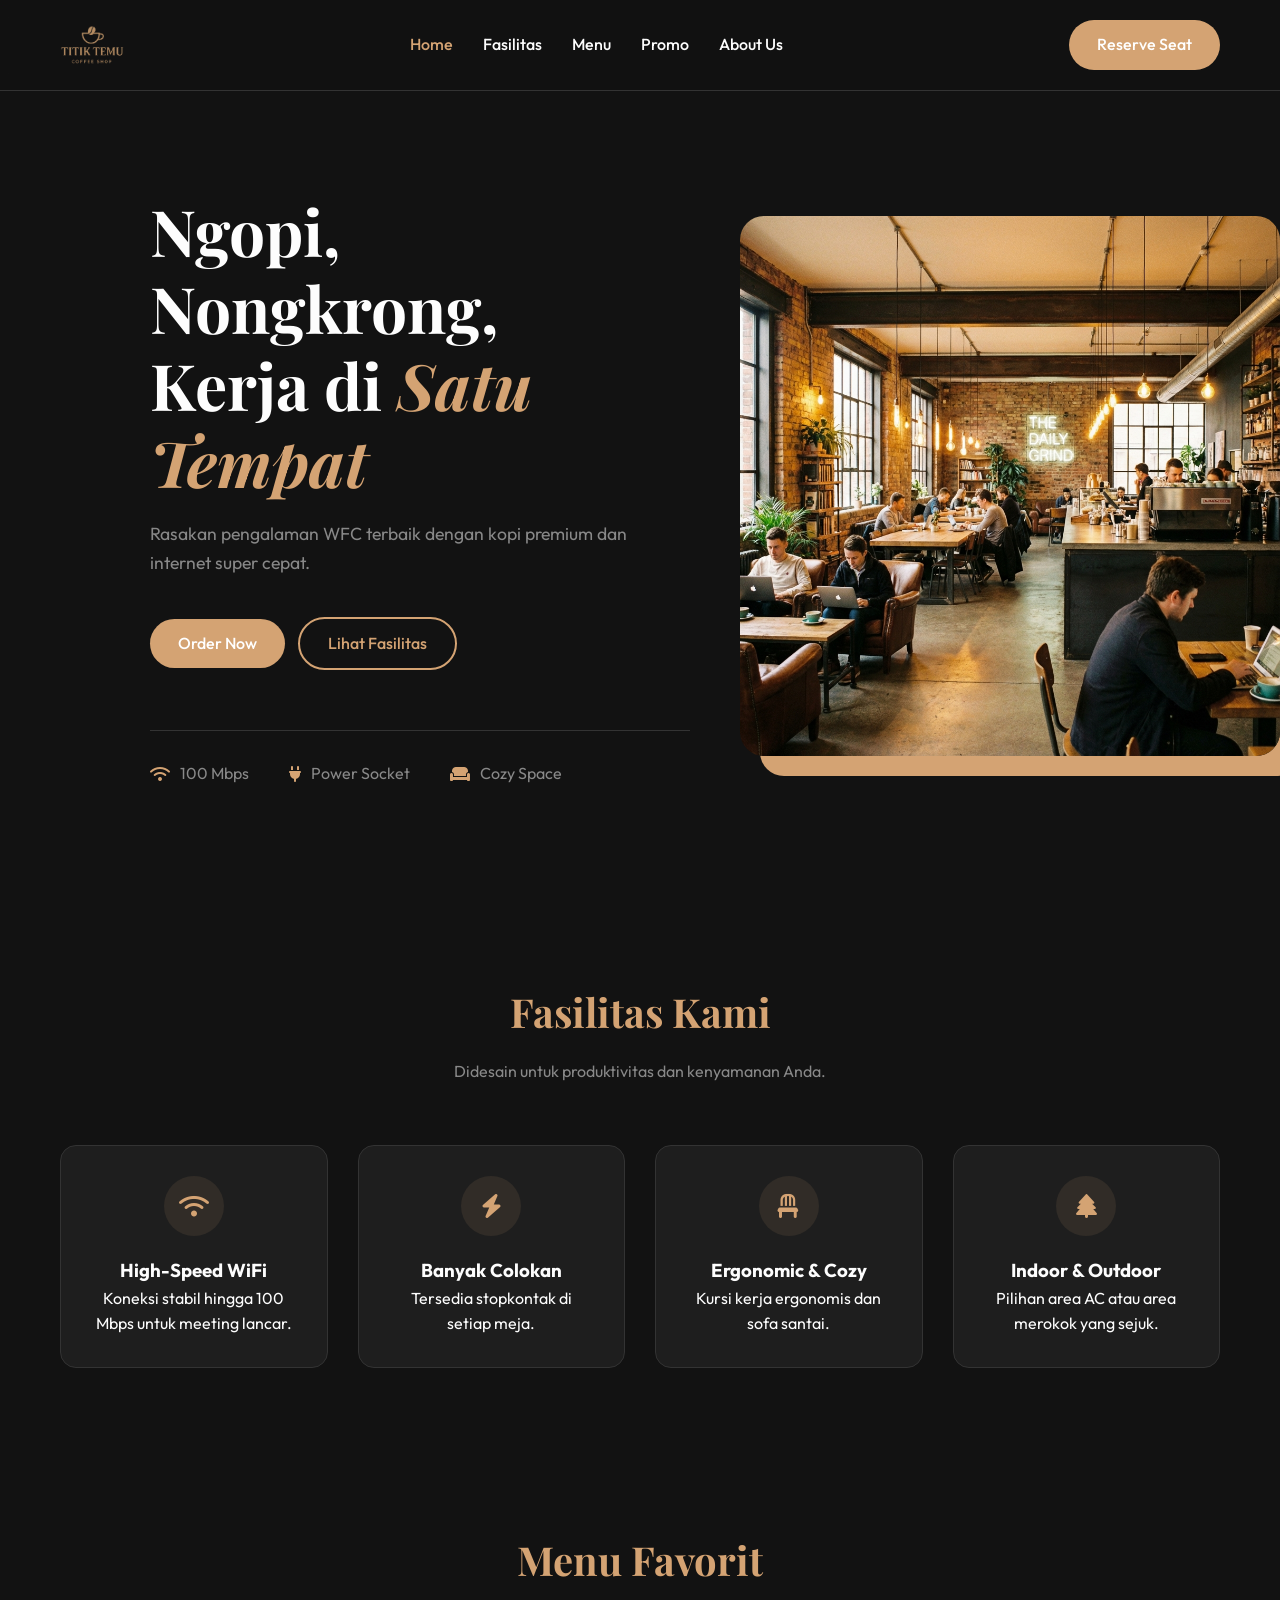
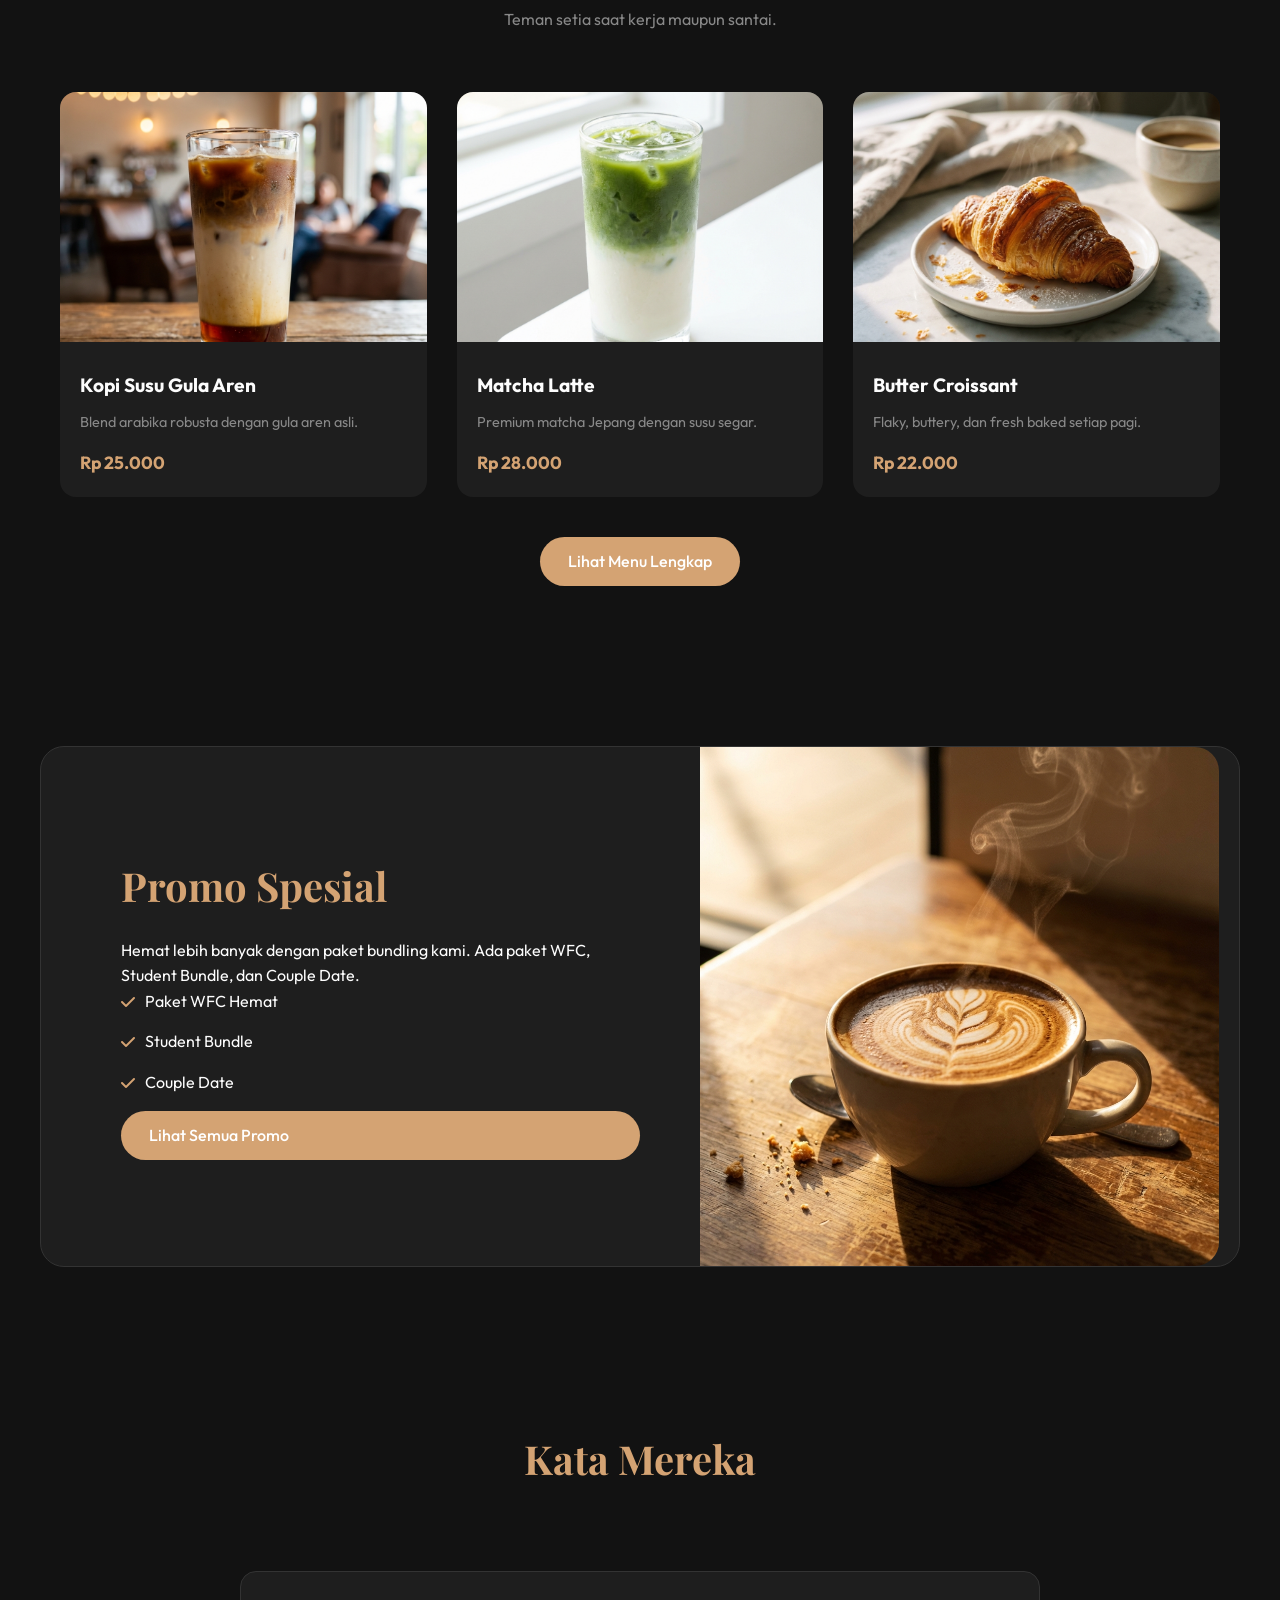
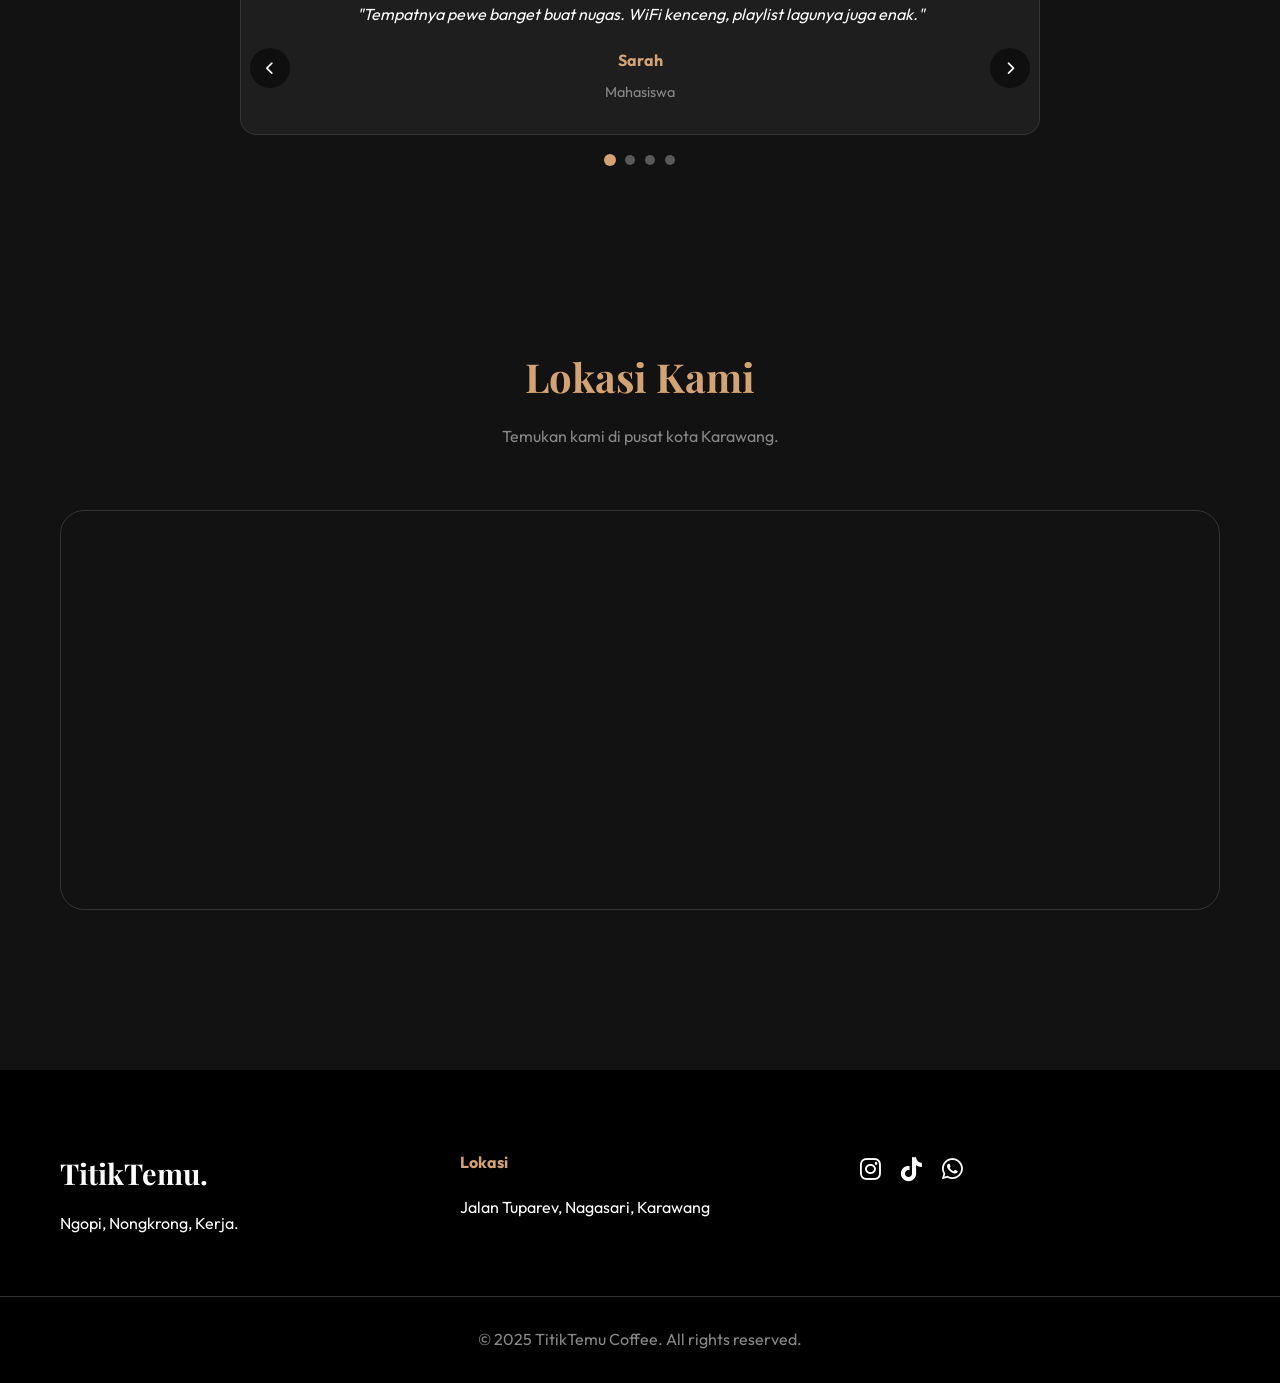
==== index.html @ 053b7ca4 "first commit" ====
<!DOCTYPE html>
<html lang="id">
<head>
    <meta charset="UTF-8">
    <meta name="viewport" content="width=device-width, initial-scale=1.0">
    <title>TitikTemu - Ngopi, Nongkrong, Kerja</title>
    <meta name="description" content="Tempat terbaik untuk ngopi, nongkrong, dan kerja (WFC) dengan fasilitas lengkap. WiFi cepat, banyak colokan, dan suasana nyaman.">
    
    <!-- Google Fonts -->
    <link rel="preconnect" href="https://fonts.googleapis.com">
    <link rel="preconnect" href="https://fonts.gstatic.com" crossorigin>
    <link href="https://fonts.googleapis.com/css2?family=Outfit:wght@300;400;500;600;700&family=Playfair+Display:ital,wght@0,600;1,600&display=swap" rel="stylesheet">
    <link href="https://fonts.googleapis.com/icon?family=Material+Icons" rel="stylesheet">
    <!-- Icons -->
    <link rel="stylesheet" href="https://cdnjs.cloudflare.com/ajax/libs/font-awesome/6.4.0/css/all.min.css">

    <!-- Custom CSS -->
    <link rel="stylesheet" href="css/style.css">
</head>

<body>
    <!-- Navbar -->
    <nav class="navbar">
        <div class="container nav-container">
            <img src="images/logo.png" alt="Logo" class="logo-img">
            <ul class="nav-links">
                <li><a href="index.html" class="active">Home</a></li>
                <li><a href="fasilitas.html">Fasilitas</a></li>
                <li><a href="menu.html">Menu</a></li>
                <li><a href="promo.html">Promo</a></li>
                <li><a href="about.html">About Us</a></li>
            </ul>
            <div class="nav-actions">
                <a href="booking.html" class="btn btn-primary">Reserve Seat</a>
                <div class="mobile-toggle">
                    <i class="fas fa-bars"></i>
                </div>
            </div>
        </div>
    </nav>

    <!-- Hero Section -->
    <section id="home" class="hero">
        <div class="container hero-content">
            <h1 class="hero-title">Ngopi, Nongkrong, <br>Kerja di <span class="highlight">Satu Tempat</span></h1>
            <p class="hero-subtitle">Rasakan pengalaman WFC terbaik dengan kopi premium dan internet super cepat.</p>
            <div class="hero-buttons">
                <a href="menu.html" class="btn btn-primary">Order Now</a>
                <a href="fasilitas.html" class="btn btn-outline">Lihat Fasilitas</a>
            </div>
            <div class="hero-stats">
                <div class="stat-item">
                    <i class="fas fa-wifi"></i>
                    <span>100 Mbps</span>
                </div>
                <div class="stat-item">
                    <i class="fas fa-plug"></i>
                    <span>Power Socket</span>
                </div>
                <div class="stat-item">
                    <i class="fas fa-couch"></i>
                    <span>Cozy Space</span>
                </div>
            </div>
        </div>
        <div class="hero-image">
            <img src="images/hero.png" alt="Coffee Shop Interior" class="img-fluid">
        </div>
    </section>

    <!-- Facilities Section -->
    <section id="facilities" class="section">
        <div class="container">
            <div class="section-header">
                <h2>Fasilitas Kami</h2>
                <p>Didesain untuk produktivitas dan kenyamanan Anda.</p>
            </div>
            <div class="facilities-grid">
                <div class="facility-card">
                    <div class="icon-box"><i class="fas fa-wifi"></i></div>
                    <h3>High-Speed WiFi</h3>
                    <p>Koneksi stabil hingga 100 Mbps untuk meeting lancar.</p>
                </div>
                <div class="facility-card">
                    <div class="icon-box"><i class="fas fa-bolt"></i></div>
                    <h3>Banyak Colokan</h3>
                    <p>Tersedia stopkontak di setiap meja.</p>
                </div>
                <div class="facility-card">
                    <div class="icon-box"><i class="fas fa-chair"></i></div>
                    <h3>Ergonomic & Cozy</h3>
                    <p>Kursi kerja ergonomis dan sofa santai.</p>
                </div>
                <div class="facility-card">
                    <div class="icon-box"><i class="fas fa-tree"></i></div>
                    <h3>Indoor & Outdoor</h3>
                    <p>Pilihan area AC atau area merokok yang sejuk.</p>
                </div>
            </div>
        </div>
    </section>

    <!-- Menu Preview Section -->
    <section id="menu" class="section">
        <div class="container">
            <div class="section-header">
                <h2>Menu Favorit</h2>
                <p>Teman setia saat kerja maupun santai.</p>
            </div>
            <div class="menu-grid" style="margin-bottom: 40px;">
                <!-- Preview Items (Just 3) -->
                <div class="menu-card">
                    <img src="images/kopi_susu.png" alt="Kopi Susu Gula Aren" class="img-fluid">
                    <div class="menu-info">
                        <h3>Kopi Susu Gula Aren</h3>
                        <p>Blend arabika robusta dengan gula aren asli.</p>
                        <span class="price">Rp 25.000</span>
                    </div>
                </div>
                <div class="menu-card">
                    <img src="images/matcha.png" alt="Matcha Latte" class="img-fluid">
                    <div class="menu-info">
                        <h3>Matcha Latte</h3>
                        <p>Premium matcha Jepang dengan susu segar.</p>
                        <span class="price">Rp 28.000</span>
                    </div>
                </div>
                <div class="menu-card">
                    <img src="images/croissant.png" alt="Butter Croissant" class="img-fluid">
                    <div class="menu-info">
                        <h3>Butter Croissant</h3>
                        <p>Flaky, buttery, dan fresh baked setiap pagi.</p>
                        <span class="price">Rp 22.000</span>
                    </div>
                </div>
            </div>
            <div style="text-align: center;">
                <a href="menu.html" class="btn btn-primary">Lihat Menu Lengkap</a>
            </div>
        </div>
    </section>

    <!-- Promo Section -->
    <section id="promo" class="section">
        <div class="container promo-container">
            <div class="promo-content">
                <h2>Promo Spesial</h2>
                <p>Hemat lebih banyak dengan paket bundling kami. Ada paket WFC, Student Bundle, dan Couple Date.</p>
                <ul class="promo-list">
                    <li><i class="fas fa-check"></i> Paket WFC Hemat</li>
                    <li><i class="fas fa-check"></i> Student Bundle</li>
                    <li><i class="fas fa-check"></i> Couple Date</li>
                </ul>
                <a href="promo.html" class="btn btn-primary">Lihat Semua Promo</a>
            </div>
            <div class="promo-image">
                <img src="images/latte.png" alt="Latte Art" style="width: 100%; height: 100%; object-fit: cover; display: block; border-radius: 0 24px 24px 0;">
            </div>
        </div>
    </section>

    <!-- Testimonials -->
    <section class="section bg-testimonial text-white">
        <div class="container">
            <div class="section-header">
                <h2>Kata Mereka</h2>
            </div>
            <div class="testimonial-slider">
                <div class="testimonial-track">
                    <!-- Slide 1 -->
                    <div class="testi-card">
                        <p>"Tempatnya pewe banget buat nugas. WiFi kenceng, playlist lagunya juga enak."</p>
                        <div class="user">
                            <h4>Sarah</h4>
                            <span>Mahasiswa</span>
                        </div>
                    </div>
                    <!-- Slide 2 -->
                    <div class="testi-card">
                        <p>"Sering meeting online di sini aman banget. Gak berisik dan kopinya enak."</p>
                        <div class="user">
                            <h4>Raka</h4>
                            <span>Freelancer</span>
                        </div>
                    </div>
                    <!-- Slide 3 -->
                    <div class="testi-card">
                        <p>"Hidden gem di Karawang! Suasananya tenang, baristanya ramah, kopinya mantap."</p>
                        <div class="user">
                            <h4>Dinda</h4>
                            <span>Content Creator</span>
                        </div>
                    </div>
                    <!-- Slide 4 -->
                    <div class="testi-card">
                        <p>"Favorite spot buat kerja remote. Colokan banyak, internet stabil parah!"</p>
                        <div class="user">
                            <h4>Budi</h4>
                            <span>Programmer</span>
                        </div>
                    </div>
                </div>
                
                <!-- Navigation Buttons -->
                <button class="slider-btn prev"><i class="fas fa-chevron-left"></i></button>
                <button class="slider-btn next"><i class="fas fa-chevron-right"></i></button>
                
                <!-- Dots -->
                <div class="slider-dots"></div>
            </div>
        </div>
    </section>

    <!-- Location Map -->
    <section class="section">
        <div class="container">
            <div class="section-header">
                <h2>Lokasi Kami</h2>
                <p>Temukan kami di pusat kota Karawang.</p>
            </div>
            <div style="width: 100%; height: 400px; border-radius: 24px; overflow: hidden; border: 1px solid var(--border);">
                <iframe src="https://www.google.com/maps/embed?pb=!1m18!1m12!1m3!1d3965.544865773173!2d107.2995653147696!3d-6.323347995423589!2m3!1f0!2f0!3f0!3m2!1i1024!2i768!4f13.1!3m3!1m2!1s0x2e69762c660072ad%3A0x64426569107908b9!2sJl.%20Tuparev%20No.186%2C%20Nagasari%2C%20Kec.%20Karawang%20Bar.%2C%20Kabupaten%20Karawang%2C%20Jawa%20Barat%2041312!5e0!3m2!1sen!2sid!4v1679821234567!5m2!1sen!2sid" width="100%" height="100%" style="border:0;" allowfullscreen="" loading="lazy" referrerpolicy="no-referrer-when-downgrade"></iframe>
            </div>
        </div>
    </section>

    <!-- Footer -->
    <footer>
        <div class="container footer-content">
            <div class="footer-brand">
                <h3>TitikTemu.</h3>
                <p>Ngopi, Nongkrong, Kerja.</p>
            </div>
            <div class="footer-links">
                <h4>Lokasi</h4>
                <p>Jalan Tuparev, Nagasari, Karawang</p>
            </div>
            <div class="footer-social">
                <a href="#"><i class="fab fa-instagram"></i></a>
                <a href="#"><i class="fab fa-tiktok"></i></a>
                <a href="#"><i class="fab fa-whatsapp"></i></a>
            </div>
        </div>
        <div class="footer-bottom">
            <p>&copy; 2025 TitikTemu Coffee. All rights reserved.</p>
        </div>
    </footer>


    <button id="backToTop" class="back-to-top"><i class="fas fa-arrow-up"></i></button>
    <script src="js/script.js"></script>

</body>
</html>
---- css/style.css ----
:root {
    /* Colors */
    --primary: #D4A373; /* Coffee Gold */
    --primary-dark: #A97C50;
    --secondary: #FAEDCD; /* Cream */
    --dark: #1E1E1E; /* Dark Grey */
    --darker: #121212; /* Black */
    --light: #FDFDFD;
    --grey: #888888;
    --border: #333333;
    
    /* Spacing */
    --container-width: 1200px;
    --section-padding: 80px 0;
    
    /* Fonts */
    --font-main: 'Outfit', sans-serif;
    --font-display: 'Playfair Display', serif;
}

* {
    margin: 0;
    padding: 0;
    box-sizing: border-box;
}

html {
    scroll-behavior: smooth;
}

body {
    font-family: var(--font-main);
    background-color: var(--darker);
    color: var(--light);
    line-height: 1.6;
    overflow-x: hidden; /* Prevent horizontal scroll */
}

/* Utilities */
.container {
    max-width: var(--container-width);
    margin: 0 auto;
    padding: 0 20px;
}

.btn {
    display: inline-block;
    padding: 12px 28px;
    border-radius: 50px;
    text-decoration: none;
    font-weight: 500;
    transition: all 0.3s ease;
    cursor: pointer;
    border: none;
    font-family: var(--font-main);
}

.btn-primary {
    background-color: var(--primary);
    color: white;
}

.btn-primary:hover {
    background-color: var(--primary-dark);
    transform: translateY(-2px);
}

.btn-outline {
    border: 2px solid var(--primary);
    color: var(--primary);
    margin-left: 10px;
}

.btn-outline:hover {
    background-color: var(--primary);
    color: white;
}

.section {
    padding: var(--section-padding);
}

.section-header {
    text-align: center;
    margin-bottom: 60px;
}

.section-header h2 {
    font-family: var(--font-display);
    font-size: 2.5rem;
    margin-bottom: 15px;
    color: var(--primary);
}

.section-header p {
    color: var(--grey);
    max-width: 600px;
    margin: 0 auto;
}

/* Navbar */
.navbar {
    position: fixed;
    top: 0;
    left: 0;
    width: 100%;
    background: rgba(18, 18, 18, 0.95);
    backdrop-filter: blur(10px);
    z-index: 1000;
    padding: 20px 0;
    border-bottom: 1px solid var(--border);
}

.nav-container {
    display: flex;
    justify-content: space-between;
    align-items: center;
}

.logo-img {
    height: 40px;
    width: auto;
    object-fit: contain;
}

.nav-links {
    display: flex;
    list-style: none;
    gap: 30px;
}

.nav-links a {
    text-decoration: none;
    color: var(--light);
    font-weight: 500;
    transition: color 0.3s;
}

.nav-links a:hover,
.nav-links a.active {
    color: var(--primary);
}

.mobile-toggle {
    display: none;
    font-size: 1.5rem;
    cursor: pointer;
}

/* Hero Section */
.hero {
    display: flex;
    align-items: center;
    justify-content: space-between;
    min-height: 100vh;
    padding-top: 80px; /* Navbar height */
    position: relative;
    overflow: hidden;
}

.hero-content {
    flex: 1;
    padding-right: 50px;
    padding-left: 150px;
    z-index: 2;
}

.hero-title {
    font-family: var(--font-display);
    font-size: 4rem;
    line-height: 1.2;
    margin-bottom: 20px;
}

.hero-title .highlight {
    color: var(--primary);
    font-style: italic;
}

.hero-subtitle {
    font-size: 1.1rem;
    color: var(--grey);
    margin-bottom: 40px;
    max-width: 500px;
}

.hero-stats {
    display: flex;
    gap: 40px;
    margin-top: 60px;
    border-top: 1px solid var(--border);
    padding-top: 30px;
}

.stat-item {
    display: flex;
    align-items: center;
    gap: 10px;
    color: var(--grey);
}

.stat-item i {
    color: var(--primary);
}

.hero-image {
    flex: 1;
    position: relative;
    z-index: 1;
}

.hero-image img {
    width: 100%;
    border-radius: 24px;
    box-shadow: 20px 20px 0 var(--primary);
}

/* Facilities Grid */
.facilities-grid {
    display: grid;
    grid-template-columns: repeat(auto-fit, minmax(250px, 1fr));
    gap: 30px;
}

.facility-card {
    background: var(--dark);
    padding: 30px;
    border-radius: 16px;
    text-align: center;
    transition: transform 0.3s;
    border: 1px solid var(--border);
}

.facility-card:hover {
    transform: translateY(-10px);
    border-color: var(--primary);
}

.icon-box {
    width: 60px;
    height: 60px;
    background: rgba(212, 163, 115, 0.1);
    border-radius: 50%;
    display: flex;
    align-items: center;
    justify-content: center;
    margin: 0 auto 20px;
    color: var(--primary);
    font-size: 1.5rem;
}

/* Menu Section */
.menu-categories {
    display: flex;
    justify-content: center;
    gap: 15px;
    margin-bottom: 40px;
    flex-wrap: wrap;
}

.cat-btn {
    background: transparent;
    border: 1px solid var(--border);
    color: var(--grey);
    padding: 10px 25px;
    border-radius: 30px;
    cursor: pointer;
    transition: all 0.3s;
    font-family: var(--font-main);
}

.cat-btn.active, .cat-btn:hover {
    background: var(--primary);
    color: white;
    border-color: var(--primary);
}

.menu-grid {
    display: grid;
    grid-template-columns: repeat(auto-fill, minmax(300px, 1fr));
    gap: 30px;
}

.menu-card {
    background: var(--dark);
    border-radius: 16px;
    overflow: hidden;
    transition: transform 0.3s;
}

.menu-card:hover {
    transform: translateY(-5px);
}

.menu-card img {
    width: 100%;
    height: 250px;
    object-fit: cover;
}

.menu-info {
    padding: 20px;
}

.menu-info h3 {
    margin-bottom: 10px;
    font-size: 1.2rem;
}

.menu-info p {
    color: var(--grey);
    font-size: 0.9rem;
    margin-bottom: 15px;
}

.price {
    color: var(--primary);
    font-weight: bold;
    font-size: 1.1rem;
}

/* Promo Section */
.promo-container {
    display: flex;
    background: var(--dark);
    border-radius: 24px;
    overflow: hidden;
    border: 1px solid var(--border);
}

.promo-content {
    flex: 1;
    padding: 60px;
    display: flex;
    flex-direction: column;
    justify-content: center;
}

.promo-content h2 {
    font-family: var(--font-display);
    font-size: 2.5rem;
    margin-bottom: 20px;
    color: var(--primary);
}

.promo-list li {
    margin-bottom: 15px;
    display: flex;
    align-items: center;
    gap: 10px;
}

.promo-list i {
    color: var(--primary);
}

.promo-image {
    flex: 1;
    margin: auto;
}

.promo-image img {
    width: 100%;
    height: 100%;
    object-fit: cover;
}

/* Testimonials */
/* Testimonial Slider */
.bg-testimonial {
    background-color: var(--g   ); /* Warna background khusus Testimoni */
}

.testimonial-slider {
    position: relative;
    max-width: 800px;
    margin: 0 auto;
    overflow: hidden;
    padding: 20px 0;
}

.testimonial-track {
    display: flex;
    transition: transform 0.5s ease-in-out;
}

.testi-card {
    min-width: 100%;
    box-sizing: border-box;
    padding: 40px;
    text-align: center;
    background: rgba(255, 255, 255, 0.05);
    border-radius: 16px;
    border: 1px solid var(--border);
}

/* Slider Controls */
.slider-btn {
    position: absolute;
    top: 50%;
    transform: translateY(-50%);
    background: rgba(0, 0, 0, 0.5);
    color: white;
    border: none;
    width: 40px;
    height: 40px;
    border-radius: 50%;
    cursor: pointer;
    z-index: 10;
    transition: all 0.3s;
    display: flex;
    align-items: center;
    justify-content: center;
}

.slider-btn:hover {
    background: var(--primary);
}

.slider-btn.prev { left: 10px; }
.slider-btn.next { right: 10px; }

.slider-dots {
    display: flex;
    justify-content: center;
    gap: 10px;
    margin-top: 20px;
}

.dot {
    width: 10px;
    height: 10px;
    background: rgba(255, 255, 255, 0.3);
    border-radius: 50%;
    cursor: pointer;
    transition: all 0.3s;
}

.dot.active {
    background: var(--primary);
    transform: scale(1.2);
}

.testi-card {
    background: rgba(255,255,255,0.05);
    padding: 30px;
    border-radius: 16px;
}

.testi-card p {
    font-style: italic;
    margin-bottom: 20px;
}

.user h4 {
    color: var(--primary);
    margin-bottom: 5px;
}

.user span {
    font-size: 0.9rem;
    color: var(--grey);
}

/* Footer */
footer {
    background: black;
    padding: 80px 0 30px;
    margin-top: 80px;
}

.footer-content {
    display: grid;
    grid-template-columns: repeat(auto-fit, minmax(200px, 1fr));
    gap: 40px;
    margin-bottom: 60px;
}

.footer-brand h3 {
    font-family: var(--font-display);
    font-size: 1.8rem;
    margin-bottom: 15px;
}

.footer-links h4 {
    margin-bottom: 20px;
    color: var(--primary);
}

.footer-social {
    display: flex;
    gap: 20px;

}

.footer-social a {
    color: white;
    font-size: 1.5rem;
    transition: color 0.3s;
}

.footer-social a:hover {
    color: var(--primary);
}

.footer-bottom {
    text-align: center;
    border-top: 1px solid #333;
    padding-top: 30px;
    color: var(--grey);
}

/* Helper Classes */
.bg-light {
    background-color: var(--dark); /* In dark mode, light bg is just slightly lighter dark */
}

.bg-dark {
    background-color: black;
}

.text-white {
    color: white;
}

.img-fluid {
    max-width: 100%;
    height: auto;
}

/* Animations */
.fade-in {
    opacity: 0;
    transform: translateY(30px);
    transition: opacity 0.8s ease-out, transform 0.8s ease-out;
}

.fade-in.visible {
    opacity: 1;
    transform: translateY(0);
}

@keyframes fadeIn {
    from { opacity: 0; transform: translateY(10px); }
    to { opacity: 1; transform: translateY(0); }
}

/* Responsive */
@media (max-width: 768px) {
    .nav-links {
        display: none;
    }
    
    .mobile-toggle {
        display: block;
    }
    
    .hero {
        flex-direction: column;
        text-align: center;
        padding-top: 120px;
    }
    
    .hero-content {
        padding-right: 0;
        margin-bottom: 50px;
    }
    
    .hero-title {
        font-size: 2.5rem;
    }
    
    .hero-stats {
        justify-content: center;
    }
    
    .promo-container {
        flex-direction: column !important;
    }
    
    .promo-image {
        height: 300px;
    }

    }
}

/* Newsletter */
.newsletter-form {
    margin-top: 20px;
    display: flex;
    gap: 10px;
}

.newsletter-form input {
    padding: 10px 15px;
    border-radius: 50px;
    border: 1px solid #333;
    background: #222;
    color: white;
    flex: 1;
    font-family: var(--font-main);
}

.newsletter-form button {
    padding: 10px 20px;
    border-radius: 50px;
    border: none;
    background: var(--primary);
    color: white;
    cursor: pointer;
    font-weight: 500;
    transition: background 0.3s;
}

.newsletter-form button:hover {
    background: var(--primary-dark);
}

/* Back to Top */


/* FAQ Section */
.faq-grid {
    display: grid;
    grid-template-columns: repeat(auto-fit, minmax(300px, 1fr));
    gap: 30px;
}

.faq-card {
    background: var(--dark);
    padding: 30px;
    border-radius: 16px;
    border: 1px solid var(--border);
}

.faq-card h3 {
    color: var(--primary);
    margin-bottom: 10px;
    font-size: 1.2rem;
}

.faq-card p {
    color: var(--grey);
    font-size: 0.95rem;
}

/* Back to Top */
.back-to-top {
    position: fixed;
    bottom: 30px;
    right: 30px;
    width: 60px;
    height: 60px;
    background: var(--primary);
    color: white;
    border-radius: 50%;
    display: flex;
    align-items: center;
    justify-content: center;
    font-size: 24px;
    cursor: pointer;
    opacity: 0;
    visibility: hidden;
    transition: all 0.3s ease;
    z-index: 9999;
    box-shadow: 0 5px 15px rgba(255, 193, 7, 0.4);
    border: none;
    outline: none;
}

.back-to-top.visible {
    opacity: 1;
    visibility: visible;
}

.back-to-top:hover {
    background: var(--primary-dark);
    transform: translateY(-5px);
    box-shadow: 0 8px 25px rgba(255, 193, 7, 0.6);
}
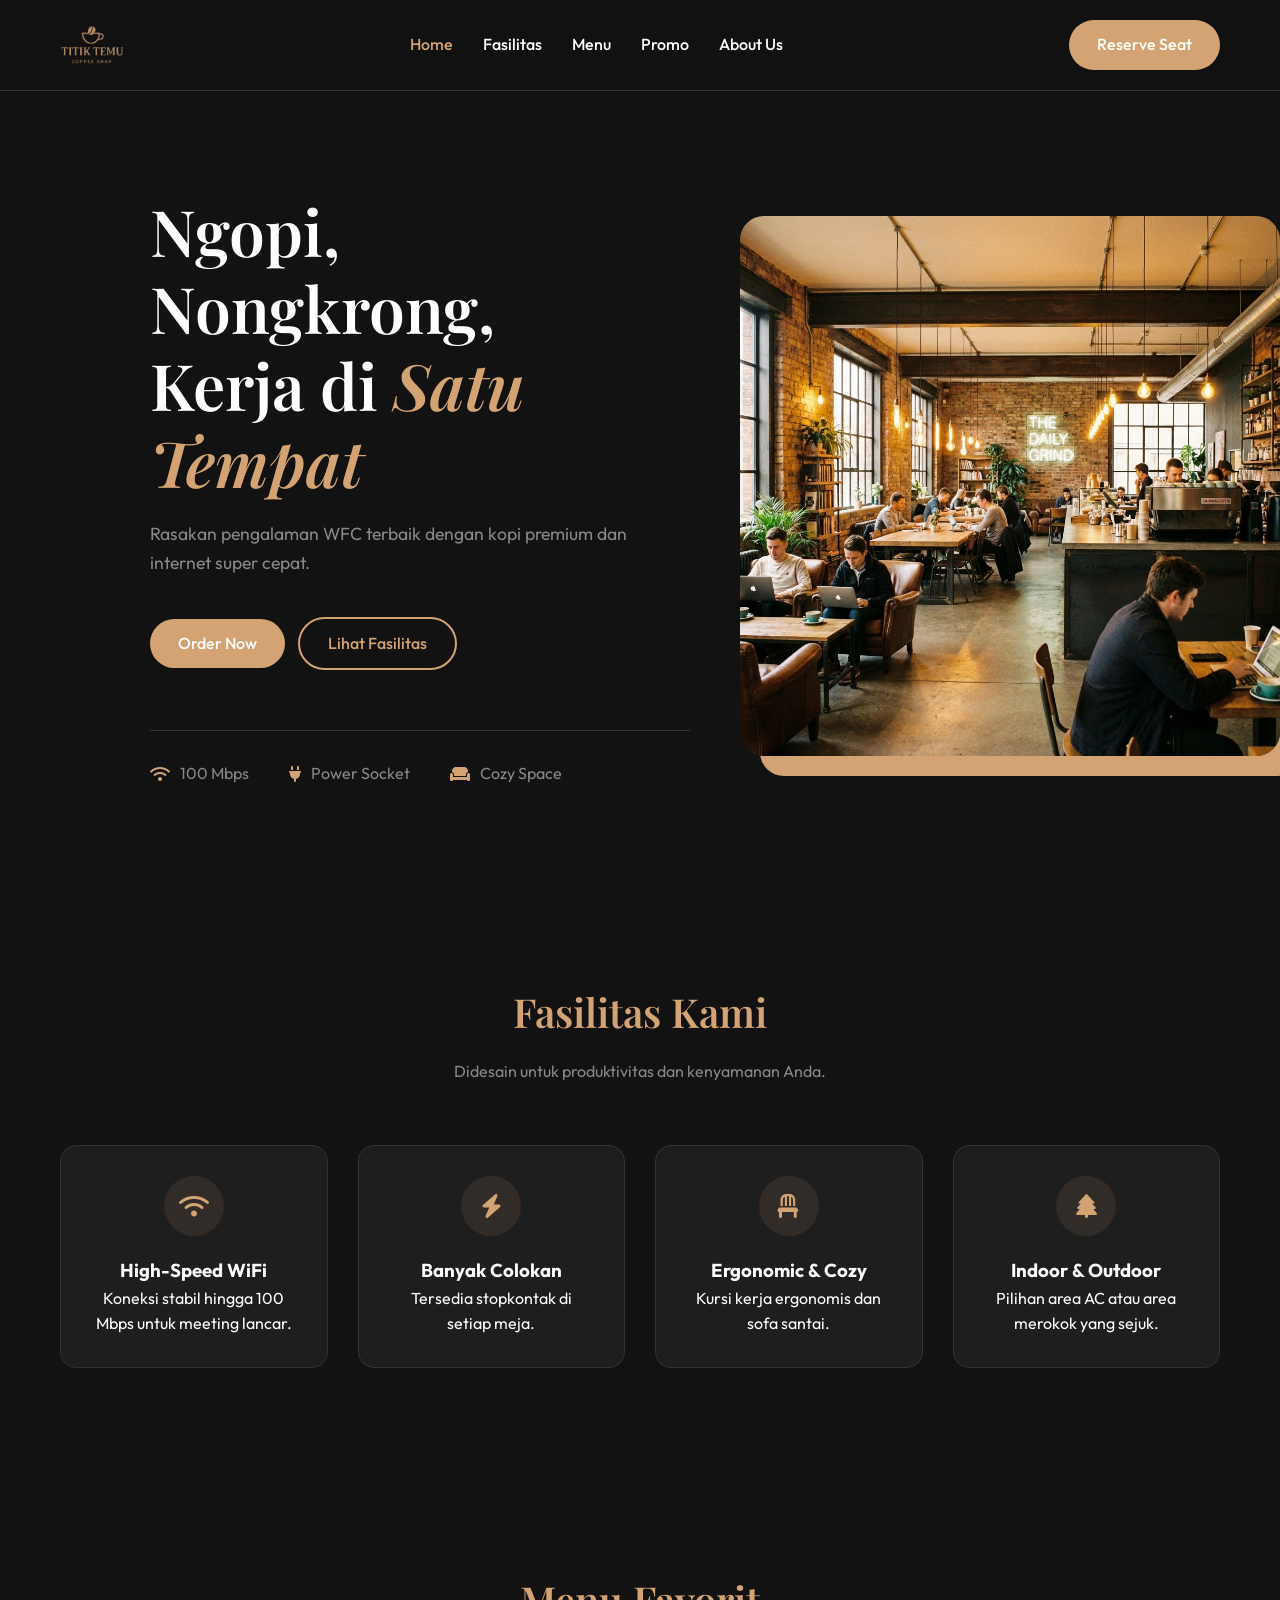
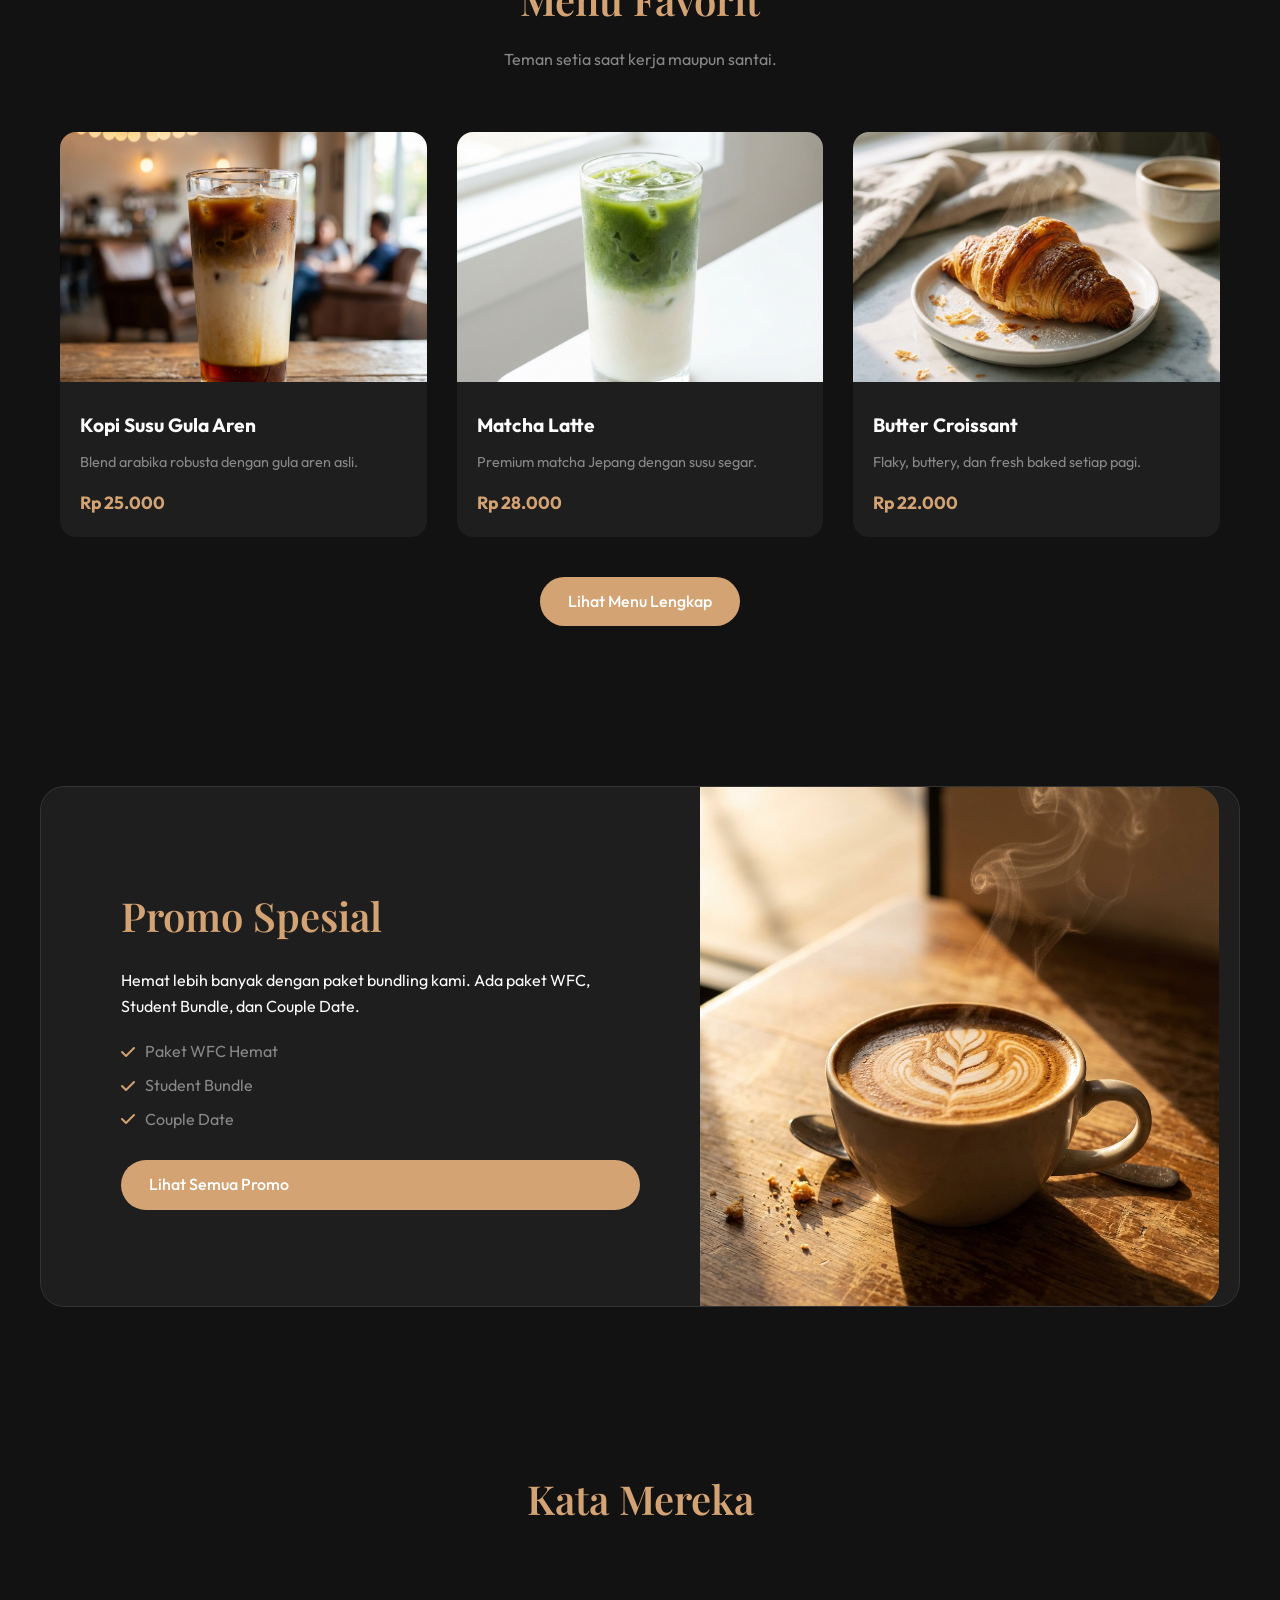
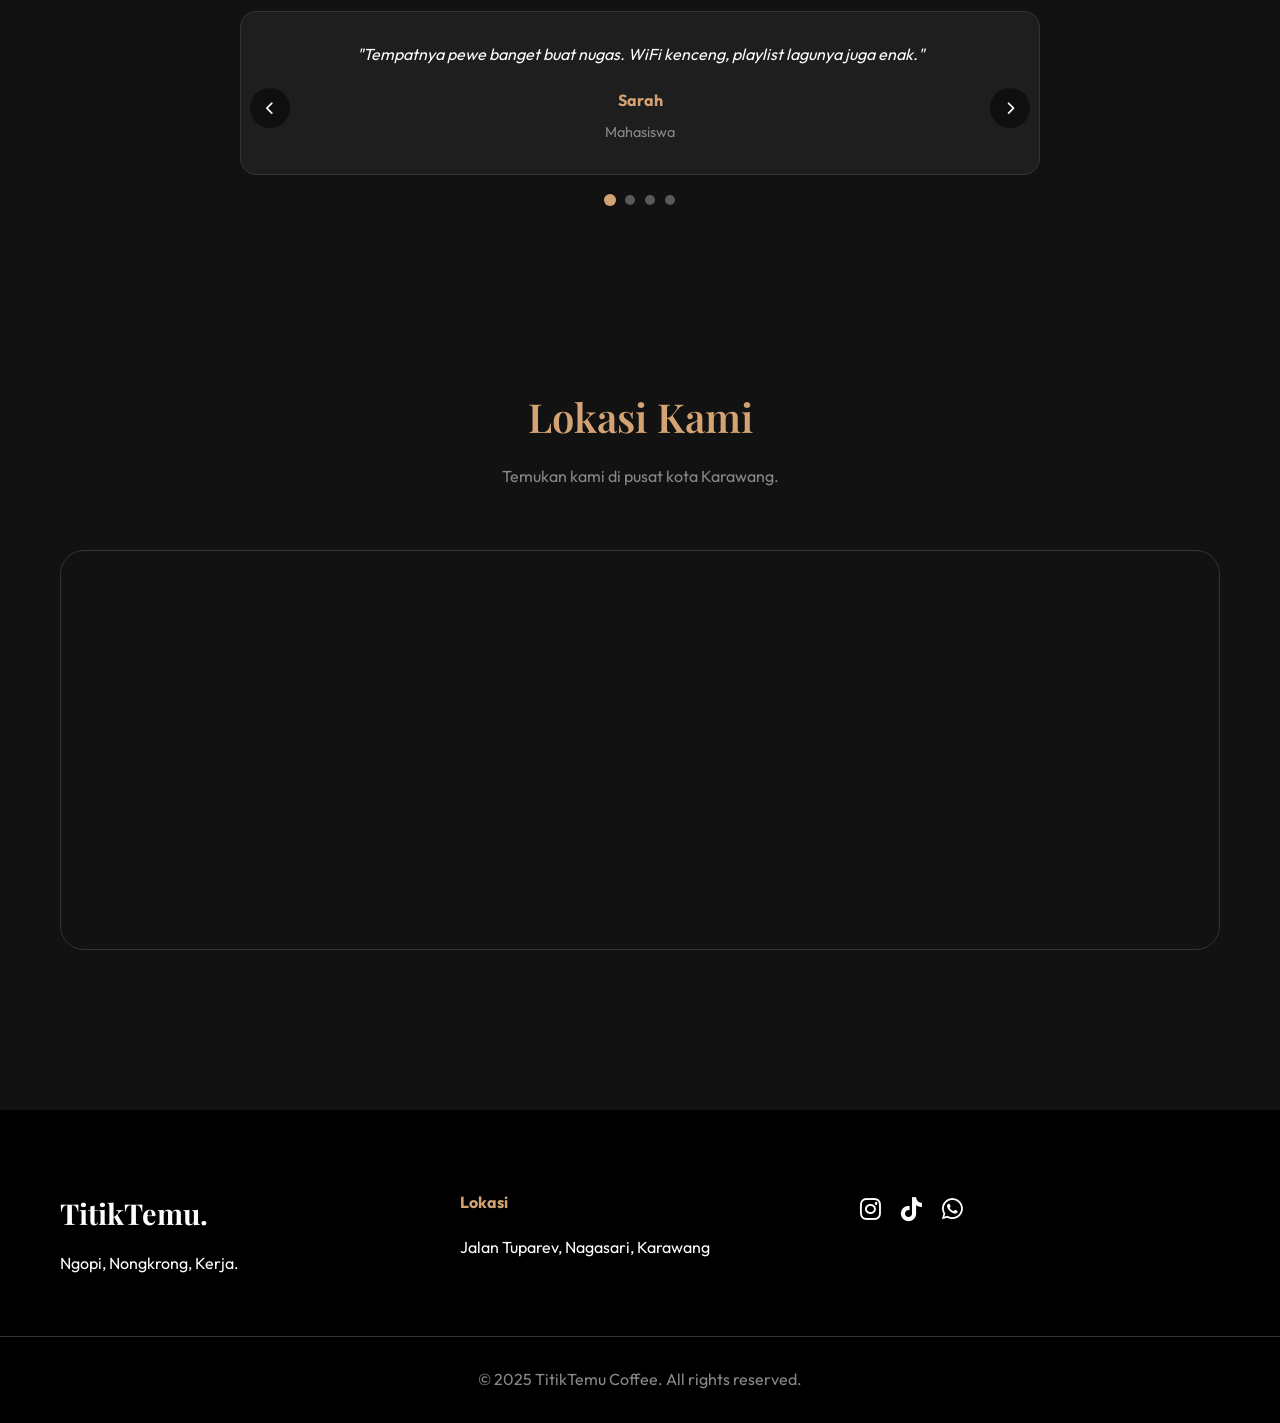
==== commit 0ee18a1c: "Perbaikan Tampilan, pada mobile devices" ====
--- a/index.html
+++ b/index.html
@@ -10,9 +10,9 @@
     <link rel="preconnect" href="https://fonts.googleapis.com">
     <link rel="preconnect" href="https://fonts.gstatic.com" crossorigin>
     <link href="https://fonts.googleapis.com/css2?family=Outfit:wght@300;400;500;600;700&family=Playfair+Display:ital,wght@0,600;1,600&display=swap" rel="stylesheet">
+    <link rel="stylesheet" href="https://cdnjs.cloudflare.com/ajax/libs/font-awesome/6.4.0/css/all.min.css">
+    <!-- Icons -->
     <link href="https://fonts.googleapis.com/icon?family=Material+Icons" rel="stylesheet">
-    <!-- Icons -->
-    <link rel="stylesheet" href="https://cdnjs.cloudflare.com/ajax/libs/font-awesome/6.4.0/css/all.min.css">
 
     <!-- Custom CSS -->
     <link rel="stylesheet" href="css/style.css">
--- a/css/style.css
+++ b/css/style.css
@@ -90,6 +90,7 @@
     font-size: 2.5rem;
     margin-bottom: 15px;
     color: var(--primary);
+    font-weight: 600;
 }
 
 .section-header p {
@@ -170,6 +171,7 @@
     font-size: 4rem;
     line-height: 1.2;
     margin-bottom: 20px;
+    font-weight: 600;
 }
 
 .hero-title .highlight {
@@ -341,6 +343,7 @@
     font-size: 2.5rem;
     margin-bottom: 20px;
     color: var(--primary);
+    font-weight: 600;
 }
 
 .promo-list li {
@@ -368,7 +371,7 @@
 /* Testimonials */
 /* Testimonial Slider */
 .bg-testimonial {
-    background-color: var(--g   ); /* Warna background khusus Testimoni */
+    background-color: #121212; /* Warna background khusus Testimoni */
 }
 
 .testimonial-slider {
@@ -547,41 +550,217 @@
 
 /* Responsive */
 @media (max-width: 768px) {
+    /* Navbar Mobile - Force single row */
+    .navbar {
+        padding: 12px 0;
+    }
+
+    .nav-container {
+        display: flex;
+        flex-wrap: nowrap !important;
+        justify-content: space-between;
+        align-items: center;
+    }
+
+    .logo-img {
+        height: 32px;
+    }
+
     .nav-links {
         display: none;
+        position: absolute;
+        top: 60px;
+        left: 0;
+        width: 100%;
+        background: rgba(18, 18, 18, 0.98);
+        flex-direction: column;
+        padding: 20px;
+        gap: 15px;
+        border-bottom: 1px solid var(--border);
+        z-index: 999;
+    }
+
+    .nav-links.active {
+        display: flex;
+    }
+    
+    .nav-actions {
+        display: flex;
+        flex-direction: row;
+        flex-wrap: nowrap;
+        align-items: center;
+        gap: 10px;
+    }
+
+    .nav-actions .btn {
+        padding: 6px 12px;
+        font-size: 0.75rem;
+        white-space: nowrap;
     }
     
     .mobile-toggle {
-        display: block;
-    }
-    
+        display: flex;
+        align-items: center;
+        justify-content: center;
+        color: white;
+        font-size: 1.2rem;
+        width: 36px;
+        height: 36px;
+        cursor: pointer;
+        z-index: 1001;
+    }
+
+    /* Hero Mobile */
     .hero {
         flex-direction: column;
         text-align: center;
-        padding-top: 120px;
+        padding-top: 100px;
+        padding-bottom: 40px;
+        min-height: auto;
     }
     
     .hero-content {
-        padding-right: 0;
-        margin-bottom: 50px;
+        padding-right: 20px;
+        padding-left: 20px;
+        margin-bottom: 30px;
     }
     
     .hero-title {
-        font-size: 2.5rem;
+        font-size: 2rem;
+        line-height: 1.3;
+    }
+
+    .hero-subtitle {
+        font-size: 0.95rem;
+        max-width: 100%;
+    }
+
+    .hero-buttons {
+        display: flex;
+        flex-direction: row;
+        justify-content: center;
+        gap: 12px;
+        flex-wrap: wrap;
+    }
+
+    .hero-buttons .btn {
+        width: auto;
+        padding: 10px 20px;
+        font-size: 0.85rem;
+        text-align: center;
     }
     
     .hero-stats {
         justify-content: center;
+        flex-wrap: wrap;
+        gap: 20px;
+    }
+
+    .hero-stats .stat-item {
+        font-size: 0.85rem;
+    }
+
+    .hero-image {
+        width: 100%;
+        padding: 0 20px;
+    }
+
+    .hero-image img {
+        box-shadow: 10px 10px 0 var(--primary);
     }
     
+    /* Promo & Facility Cards Mobile */
     .promo-container {
         flex-direction: column !important;
     }
     
-    .promo-image {
+    .promo-image,
+    .facility-image-right,
+    .facility-image-left {
+        height: 250px;
+        min-height: 250px;
+        border-radius: 16px !important;
+    }
+
+    .promo-content {
+        padding: 30px 20px;
+    }
+
+    .promo-content h2 {
+        font-size: 1.8rem;
+    }
+
+    /* Section Headers Mobile */
+    .section-header h2 {
+        font-size: 1.8rem;
+    }
+
+    .page-header {
+        margin-top: 100px;
+        padding: 0 20px;
+    }
+
+    /* Menu Grid Mobile */
+    .menu-grid {
+        grid-template-columns: 1fr;
+    }
+
+    .menu-categories {
+        gap: 8px;
+    }
+
+    .cat-btn {
+        padding: 8px 16px;
+        font-size: 0.85rem;
+    }
+
+    /* Facilities Grid Mobile */
+    .facilities-grid {
+        grid-template-columns: 1fr;
+    }
+
+    /* Footer Mobile */
+    .footer-content {
+        flex-direction: column;
+        text-align: center;
+        gap: 30px;
+    }
+
+    .footer-social {
+        justify-content: center;
+    }
+
+    /* Form Mobile */
+    .reservation-box {
+        padding: 20px;
+        margin: 0 10px;
+    }
+
+    /* Map Mobile */
+    .map-container {
         height: 300px;
     }
 
+    /* FAQ Mobile */
+    .faq-grid {
+        grid-template-columns: 1fr;
+    }
+
+    /* Comparison Table Mobile */
+    .comparison-table th,
+    .comparison-table td {
+        padding: 12px 8px;
+        font-size: 0.85rem;
+    }
+
+    /* Slider Mobile */
+    .slider-btn {
+        width: 32px;
+        height: 32px;
+    }
+
+    .testi-card {
+        padding: 25px 15px;
     }
 }
 
@@ -679,3 +858,252 @@
     transform: translateY(-5px);
     box-shadow: 0 8px 25px rgba(255, 193, 7, 0.6);
 }
+
+/* ===================== */
+/* PAGE HEADER (SHARED)  */
+/* ===================== */
+.page-header {
+    margin-top: 120px;
+}
+
+/* ===================== */
+/* ABOUT PAGE            */
+/* ===================== */
+.about-hero {
+    min-height: 30vh;
+}
+
+.about-hero-content {
+    text-align: center;
+    padding-right: 0;
+    padding-left: 0;
+}
+
+.about-subtitle {
+    margin: 0 auto;
+}
+
+.about-logo {
+    width: 30%;
+    height: 30%;
+    padding-left: 10px;
+    padding-right: 10px;
+}
+
+.story-container {
+    align-items: center;
+}
+
+.story-text {
+    margin-bottom: 20px;
+    color: var(--grey);
+}
+
+.story-image {
+    width: 100%;
+    height: 100%;
+    object-fit: cover;
+    display: block;
+}
+
+/* ===================== */
+/* BOOKING PAGE          */
+/* ===================== */
+.reservation-box {
+    max-width: 600px;
+    margin: 0 auto;
+    background: rgb(30, 30, 30);
+    padding: 30px;
+    border-radius: 24px;
+    box-shadow: 0 10px 30px rgba(0, 0, 0, 0.05);
+}
+
+.form-group {
+    margin-bottom: 20px;
+}
+
+.form-label {
+    display: block;
+    margin-bottom: 8px;
+    font-weight: 500;
+    color: white;
+}
+
+.form-input,
+.form-select,
+.form-textarea {
+    width: 100%;
+    padding: 12px;
+    border: 1px solid #ddd;
+    border-radius: 8px;
+    font-family: var(--font-main);
+}
+
+.btn-full {
+    width: 100%;
+}
+
+.map-container {
+    width: 100%;
+    height: 400px;
+    border-radius: 24px;
+    overflow: hidden;
+    border: 1px solid var(--border);
+}
+
+.map-container iframe {
+    border: 0;
+}
+
+/* ===================== */
+/* FASILITAS PAGE        */
+/* ===================== */
+.facility-promo {
+    margin-bottom: 60px;
+}
+
+.facility-promo-reverse {
+    margin-bottom: 60px;
+    flex-direction: row-reverse;
+}
+
+.facility-list {
+    list-style: none;
+    margin: 20px 0;
+    color: var(--grey);
+}
+
+.facility-list li {
+    margin-bottom: 8px;
+}
+
+.facility-check {
+    color: var(--primary);
+    margin-right: 10px;
+}
+
+.facility-image-right {
+    flex: 1;
+    min-height: 300px;
+    display: flex;
+    align-items: center;
+    justify-content: center;
+    border-radius: 0 24px 24px 0;
+}
+
+.facility-image-left {
+    flex: 1;
+    min-height: 300px;
+    display: flex;
+    align-items: center;
+    justify-content: center;
+    border-radius: 24px 0 0 24px;
+}
+
+.facility-img {
+    height: 100%;
+    object-fit: cover;
+}
+
+/* Comparison Table */
+.comparison-wrapper {
+    overflow-x: auto;
+}
+
+.comparison-table {
+    width: 100%;
+    border-collapse: collapse;
+    background: rgb(18, 18, 18);
+    border-radius: 16px;
+    overflow: hidden;
+    box-shadow: 0 5px 15px rgba(0, 0, 0, 0.05);
+}
+
+.comparison-table thead tr {
+    background: var(--primary);
+    color: white;
+}
+
+.comparison-table th,
+.comparison-table td {
+    padding: 20px;
+}
+
+.comparison-table th:first-child,
+.comparison-table td:first-child {
+    text-align: left;
+    font-weight: 500;
+}
+
+.comparison-table th:not(:first-child),
+.comparison-table td:not(:first-child) {
+    text-align: center;
+}
+
+.table-highlight {
+    color: var(--primary);
+    font-weight: bold;
+}
+
+.table-muted {
+    color: #999;
+}
+
+.table-row-border {
+    border-bottom: 1px solid #eee;
+}
+
+/* ===================== */
+/* MENU PAGE             */
+/* ===================== */
+#menu {
+    padding-top: 120px;
+    min-height: 80vh;
+}
+
+.nav-active {
+    color: var(--primary);
+}
+
+/* ===================== */
+/* PROMO PAGE            */
+/* ===================== */
+.promo-section {
+    margin-bottom: 60px;
+}
+
+.promo-section-reverse {
+    margin-bottom: 60px;
+    flex-direction: row-reverse;
+}
+
+.promo-list {
+    list-style: none;
+    margin: 20px 0;
+    color: var(--grey);
+}
+
+.promo-list li {
+    margin-bottom: 8px;
+}
+
+.promo-check {
+    color: var(--primary);
+    margin-right: 10px;
+}
+
+.promo-image-box {
+    flex: 1;
+}
+
+.promo-img-right {
+    height: 100%;
+    object-fit: cover;
+    border-radius: 0 24px 24px 0;
+}
+
+.promo-img-left {
+    height: 100%;
+    object-fit: cover;
+    border-radius: 24px 0 0 24px;
+}
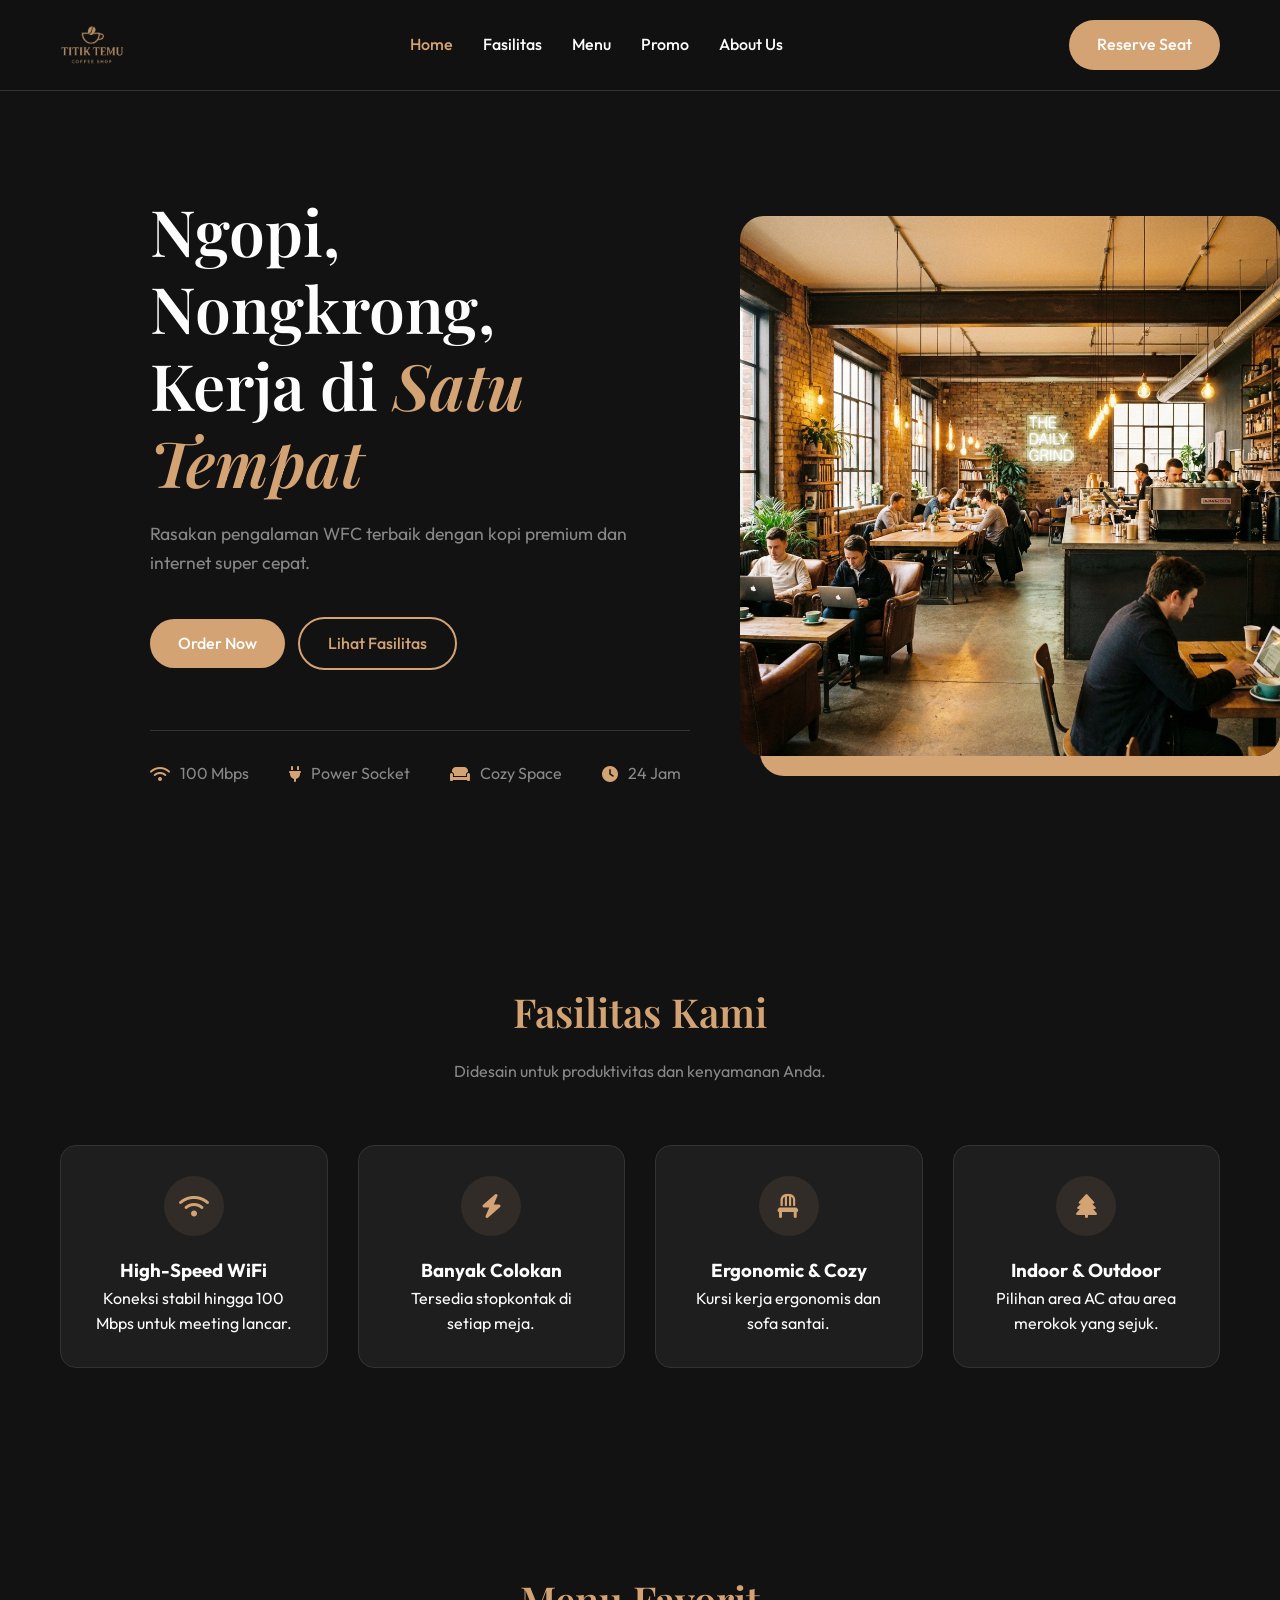
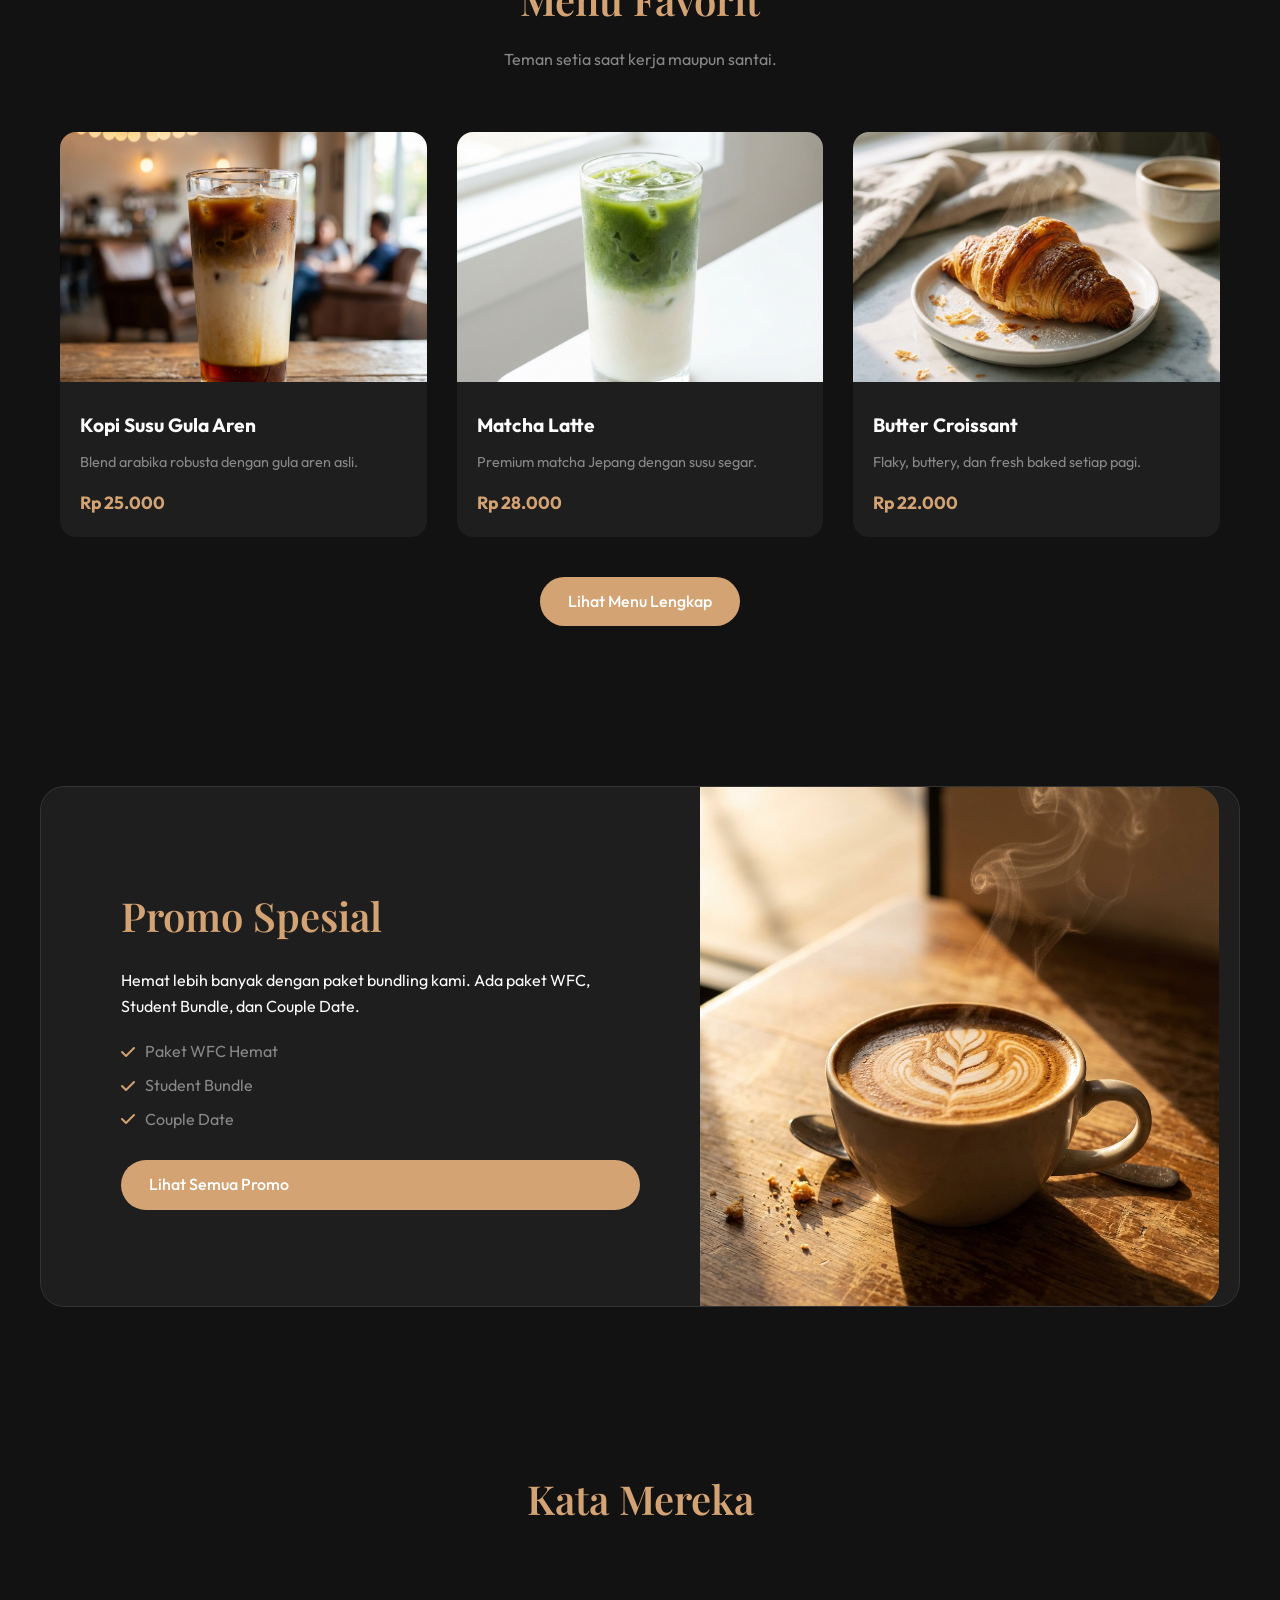
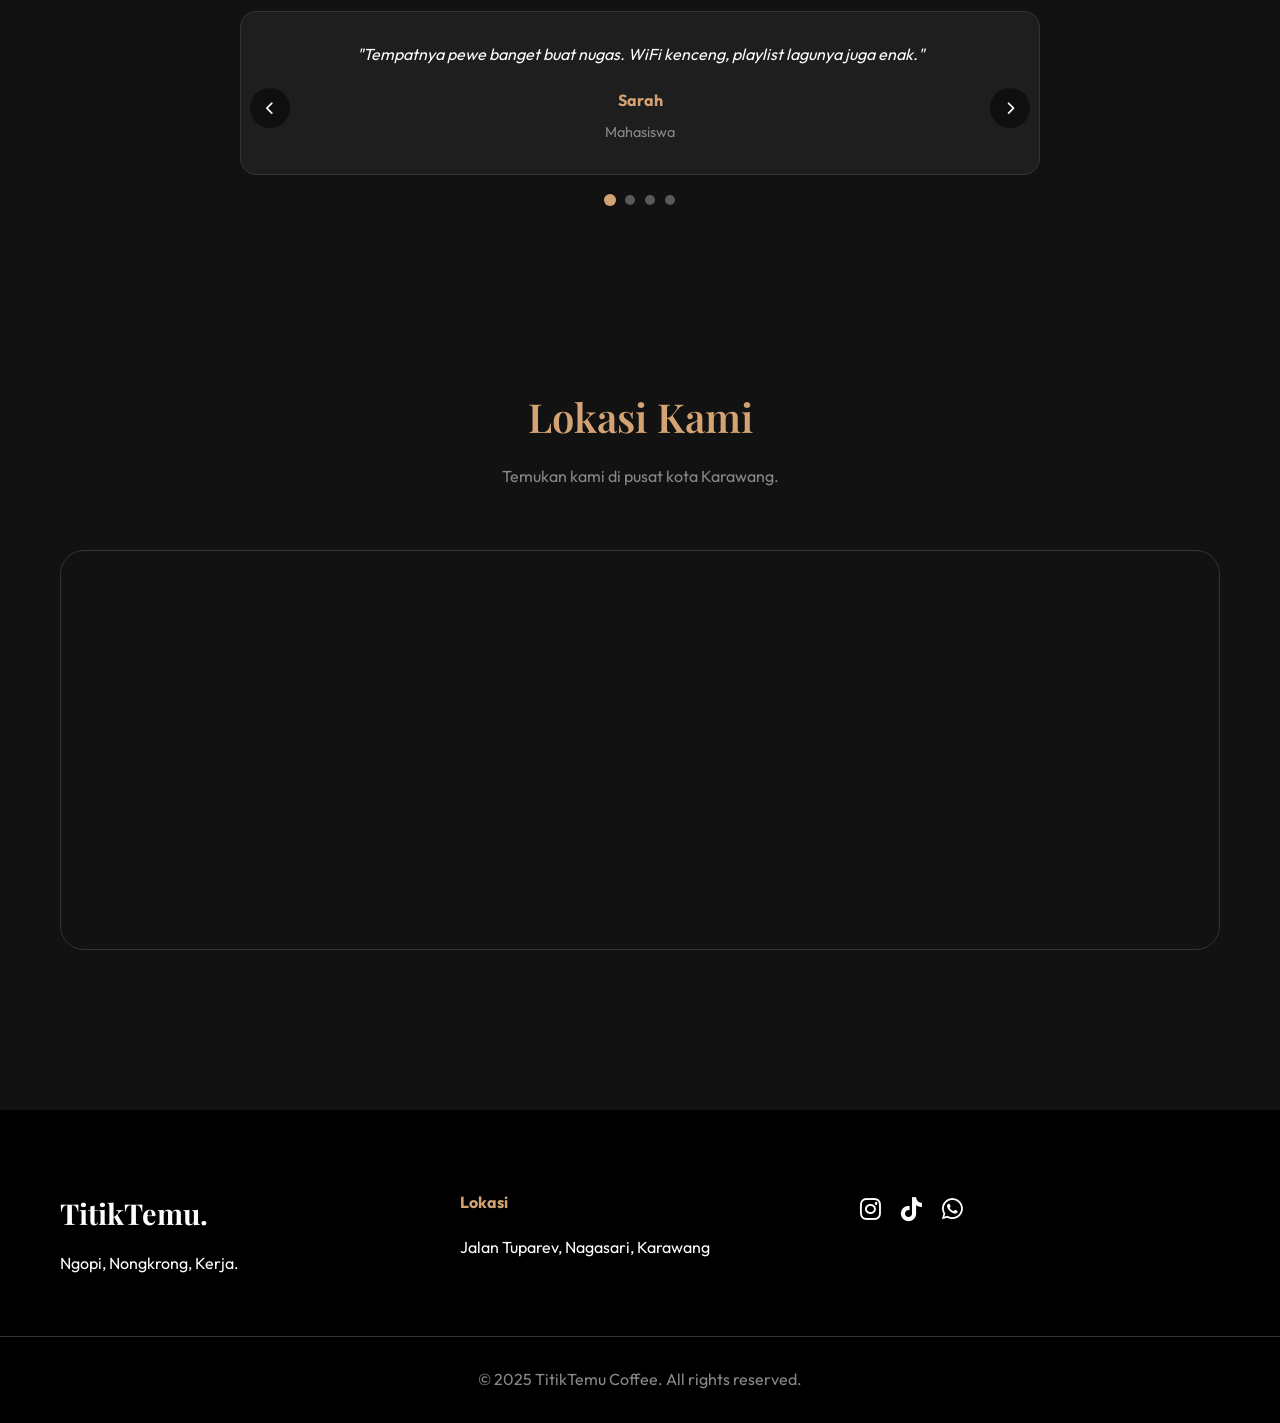
==== commit 7f061f92: "Penambahakan tampilan fitur, dan bererapa perbaikan padding" ====
--- a/index.html
+++ b/index.html
@@ -61,6 +61,10 @@
                     <i class="fas fa-couch"></i>
                     <span>Cozy Space</span>
                 </div>
+                <div class="stat-item">
+                    <i class="fas fa-clock"></i>
+                    <span>24 Jam</span>
+                </div>
             </div>
         </div>
         <div class="hero-image">
@@ -110,7 +114,7 @@
             <div class="menu-grid" style="margin-bottom: 40px;">
                 <!-- Preview Items (Just 3) -->
                 <div class="menu-card">
-                    <img src="images/kopi_susu.png" alt="Kopi Susu Gula Aren" class="img-fluid">
+                    <img src="images/kopi_susu.png" alt="Kopi Susu Gula Aren" class="img-fluid" loading="lazy">
                     <div class="menu-info">
                         <h3>Kopi Susu Gula Aren</h3>
                         <p>Blend arabika robusta dengan gula aren asli.</p>
@@ -118,7 +122,7 @@
                     </div>
                 </div>
                 <div class="menu-card">
-                    <img src="images/matcha.png" alt="Matcha Latte" class="img-fluid">
+                    <img src="images/matcha.png" alt="Matcha Latte" class="img-fluid" loading="lazy">
                     <div class="menu-info">
                         <h3>Matcha Latte</h3>
                         <p>Premium matcha Jepang dengan susu segar.</p>
@@ -126,7 +130,7 @@
                     </div>
                 </div>
                 <div class="menu-card">
-                    <img src="images/croissant.png" alt="Butter Croissant" class="img-fluid">
+                    <img src="images/croissant.png" alt="Butter Croissant" class="img-fluid" loading="lazy">
                     <div class="menu-info">
                         <h3>Butter Croissant</h3>
                         <p>Flaky, buttery, dan fresh baked setiap pagi.</p>
--- a/css/style.css
+++ b/css/style.css
@@ -884,10 +884,17 @@
 }
 
 .about-logo {
-    width: 30%;
-    height: 30%;
-    padding-left: 10px;
-    padding-right: 10px;
+    width: 200px;
+    height: auto;
+    margin-top: 25px;
+    opacity: 0.9;
+    filter: drop-shadow(0 4px 8px rgba(0, 0, 0, 0.3));
+    transition: transform 0.3s ease, opacity 0.3s ease;
+}
+
+.about-logo:hover {
+    transform: scale(1.05);
+    opacity: 1;
 }
 
 .story-container {
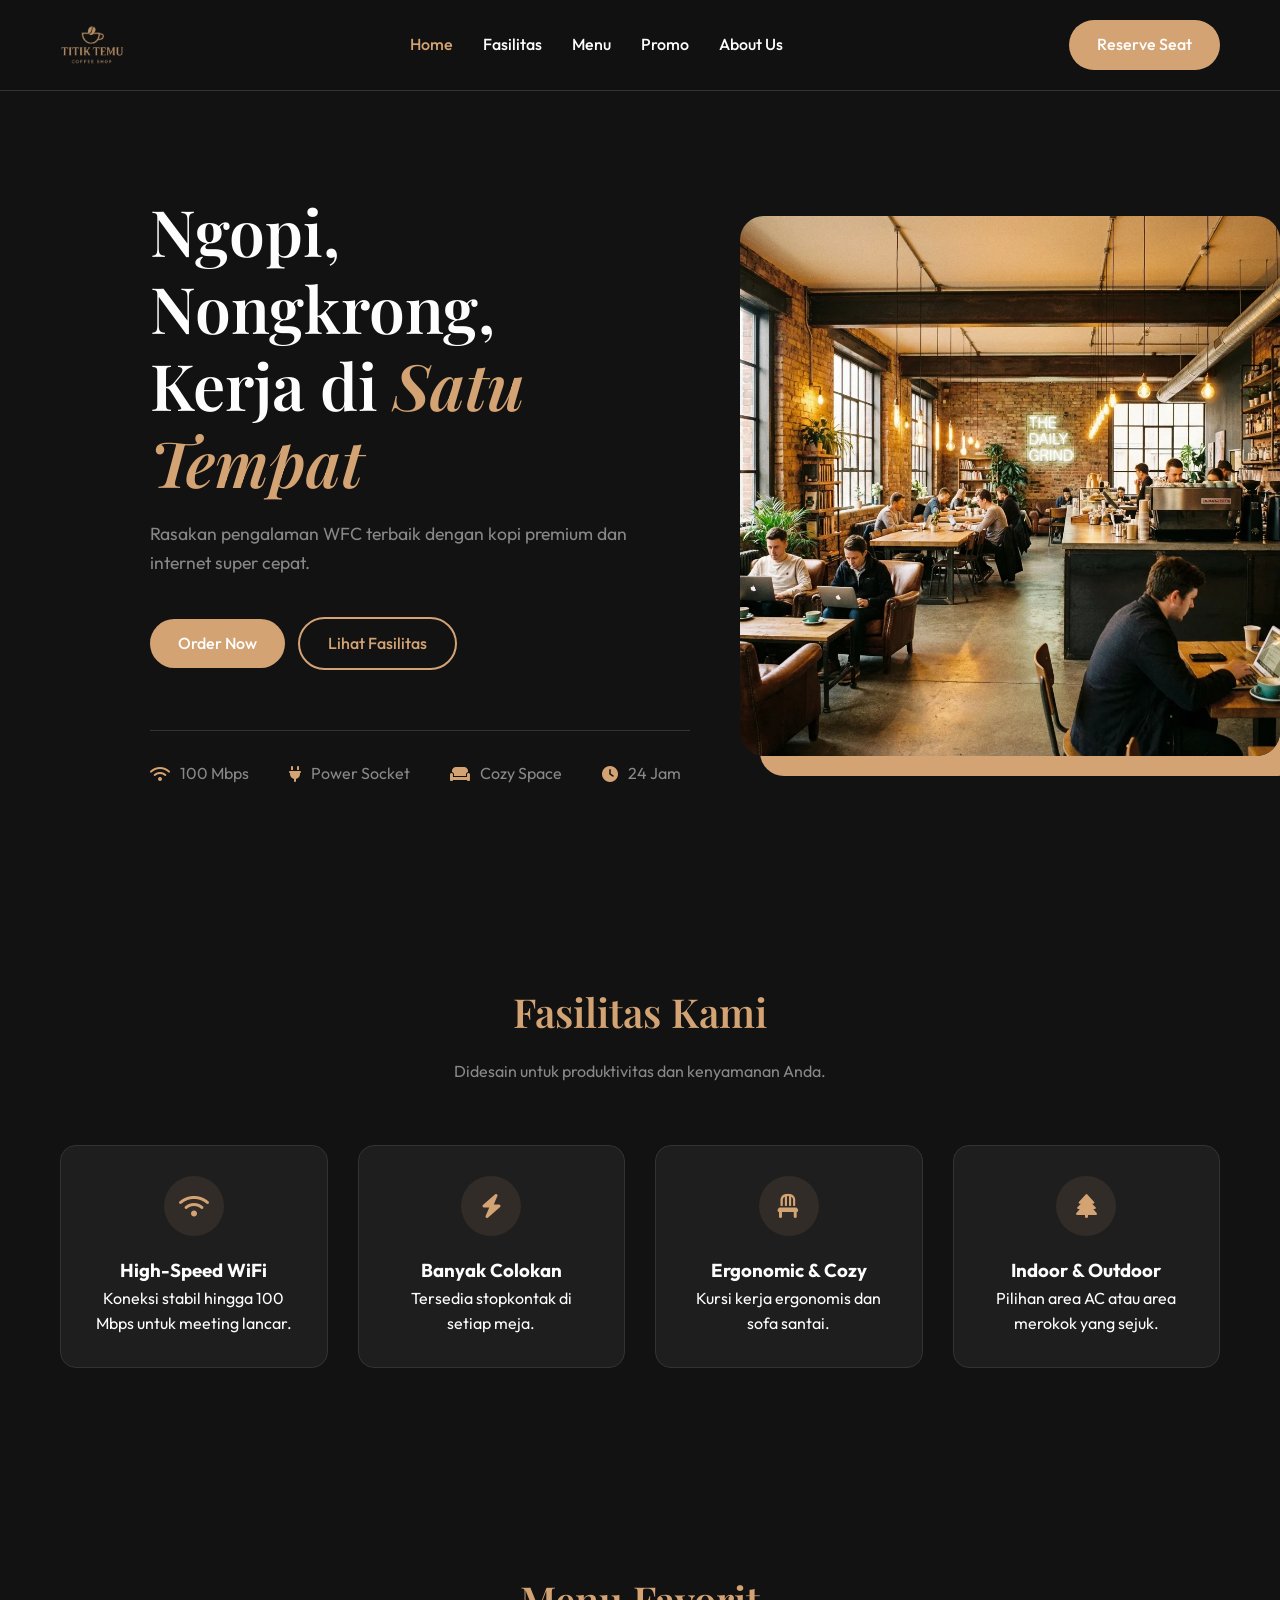
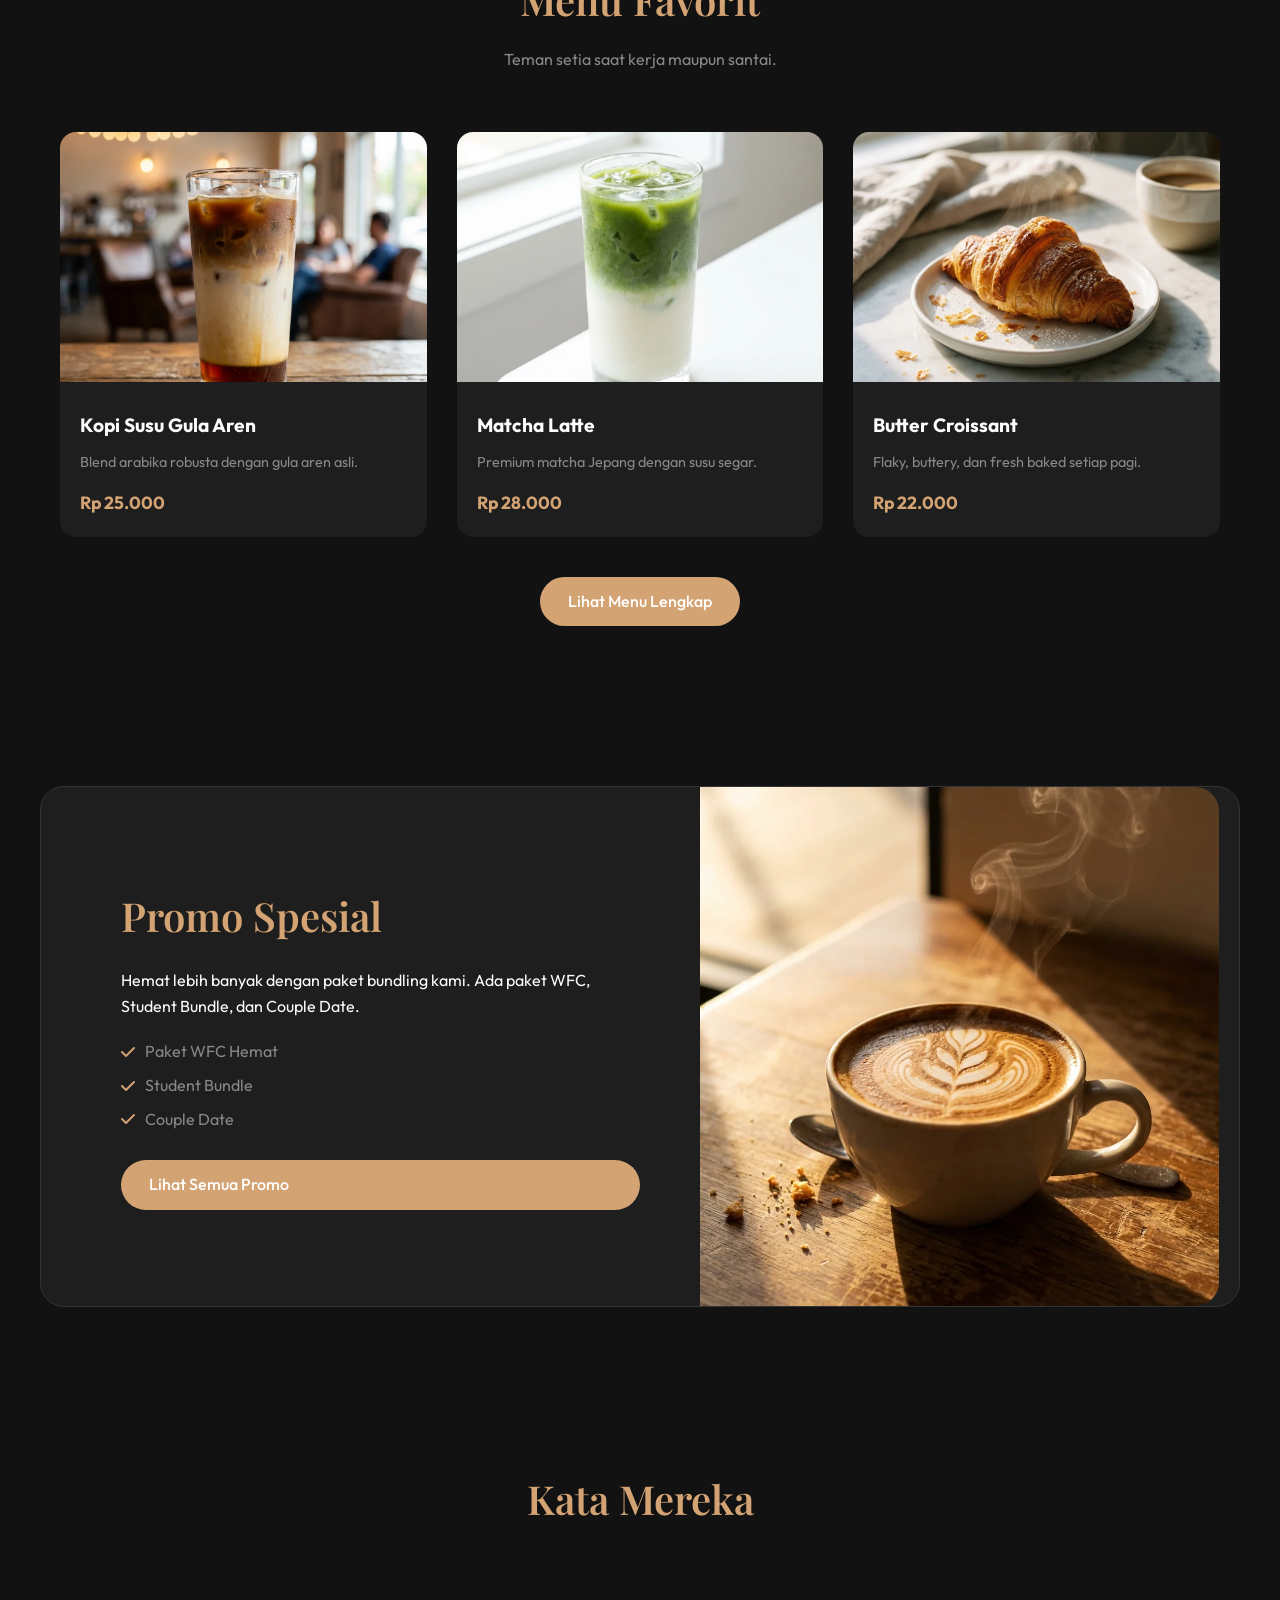
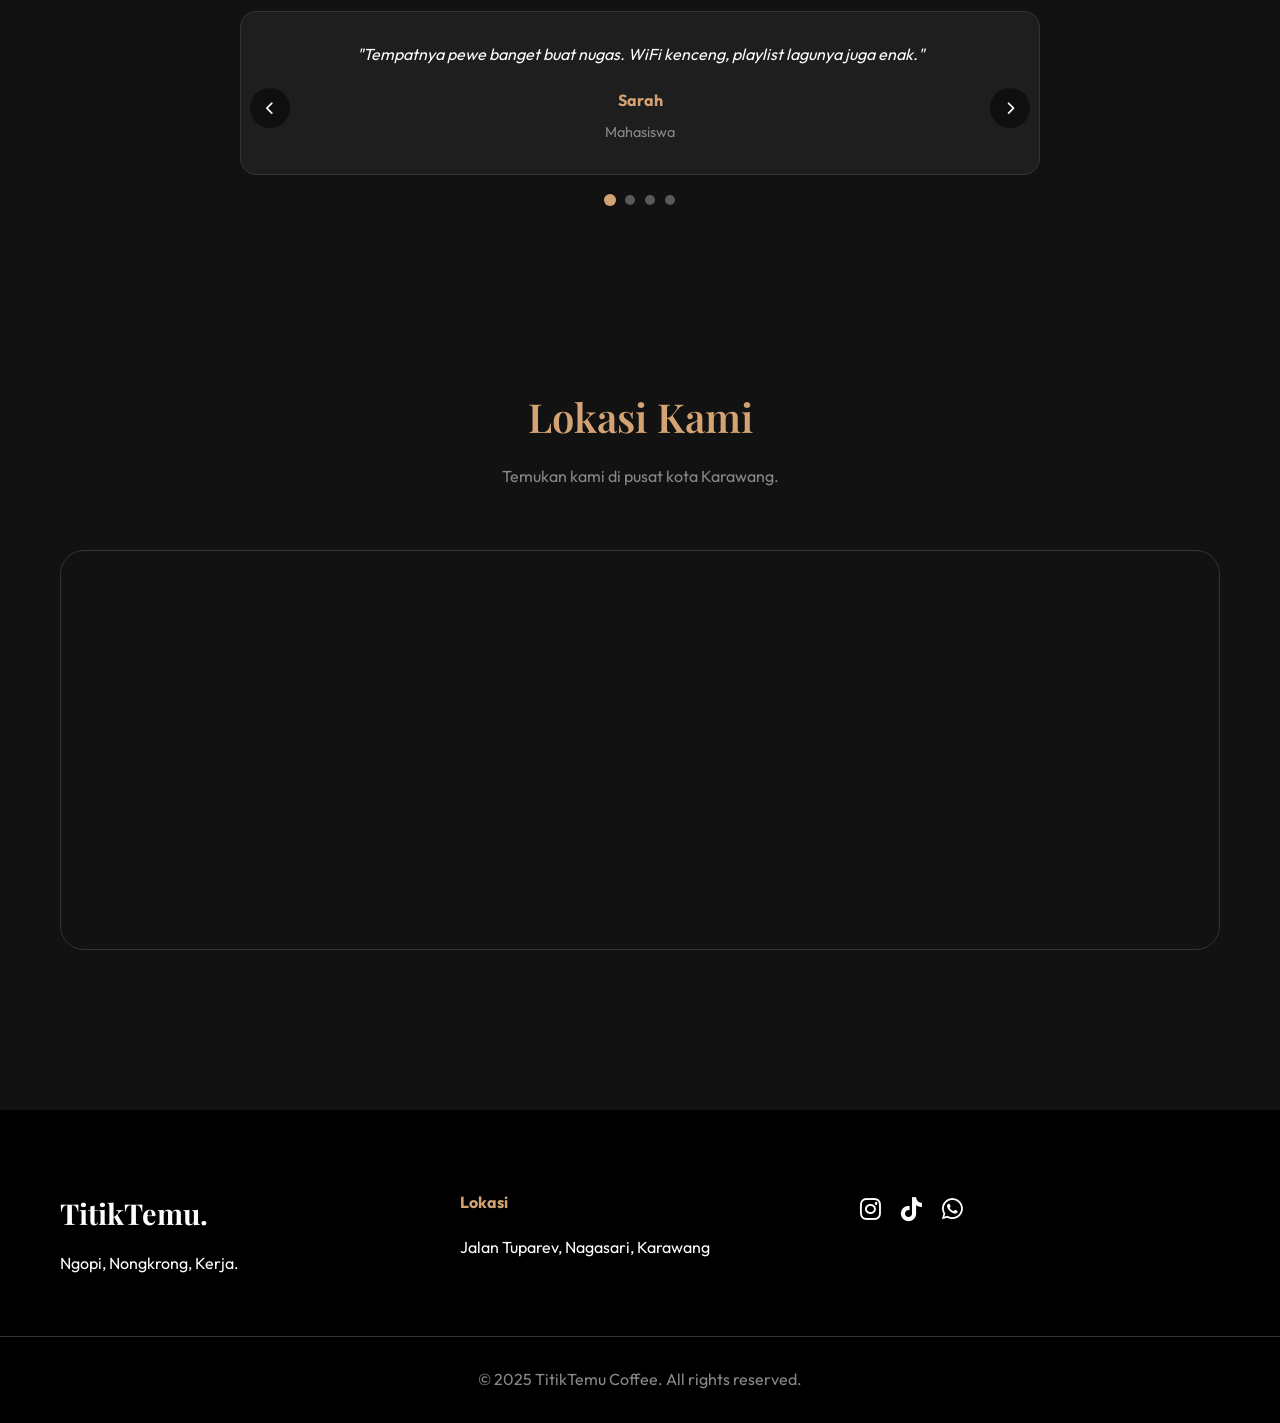
==== commit 7cff6994: "Konversi semua gambar ke format WebP dan hapus file PNG asli untuk performa lebih baik" ====
--- a/index.html
+++ b/index.html
@@ -22,7 +22,7 @@
     <!-- Navbar -->
     <nav class="navbar">
         <div class="container nav-container">
-            <img src="images/logo.png" alt="Logo" class="logo-img">
+            <img src="images/logo.webp" alt="Logo" class="logo-img">
             <ul class="nav-links">
                 <li><a href="index.html" class="active">Home</a></li>
                 <li><a href="fasilitas.html">Fasilitas</a></li>
@@ -68,7 +68,7 @@
             </div>
         </div>
         <div class="hero-image">
-            <img src="images/hero.png" alt="Coffee Shop Interior" class="img-fluid">
+            <img src="images/hero.webp" alt="Coffee Shop Interior" class="img-fluid">
         </div>
     </section>
 
@@ -114,7 +114,7 @@
             <div class="menu-grid" style="margin-bottom: 40px;">
                 <!-- Preview Items (Just 3) -->
                 <div class="menu-card">
-                    <img src="images/kopi_susu.png" alt="Kopi Susu Gula Aren" class="img-fluid" loading="lazy">
+                    <img src="images/kopi_susu.webp" alt="Kopi Susu Gula Aren" class="img-fluid" loading="lazy">
                     <div class="menu-info">
                         <h3>Kopi Susu Gula Aren</h3>
                         <p>Blend arabika robusta dengan gula aren asli.</p>
@@ -122,7 +122,7 @@
                     </div>
                 </div>
                 <div class="menu-card">
-                    <img src="images/matcha.png" alt="Matcha Latte" class="img-fluid" loading="lazy">
+                    <img src="images/matcha.webp" alt="Matcha Latte" class="img-fluid" loading="lazy">
                     <div class="menu-info">
                         <h3>Matcha Latte</h3>
                         <p>Premium matcha Jepang dengan susu segar.</p>
@@ -130,7 +130,7 @@
                     </div>
                 </div>
                 <div class="menu-card">
-                    <img src="images/croissant.png" alt="Butter Croissant" class="img-fluid" loading="lazy">
+                    <img src="images/croissant.webp" alt="Butter Croissant" class="img-fluid" loading="lazy">
                     <div class="menu-info">
                         <h3>Butter Croissant</h3>
                         <p>Flaky, buttery, dan fresh baked setiap pagi.</p>
@@ -158,7 +158,7 @@
                 <a href="promo.html" class="btn btn-primary">Lihat Semua Promo</a>
             </div>
             <div class="promo-image">
-                <img src="images/latte.png" alt="Latte Art" style="width: 100%; height: 100%; object-fit: cover; display: block; border-radius: 0 24px 24px 0;">
+                <img src="images/latte.webp" alt="Latte Art" style="width: 100%; height: 100%; object-fit: cover; display: block; border-radius: 0 24px 24px 0;">
             </div>
         </div>
     </section>
